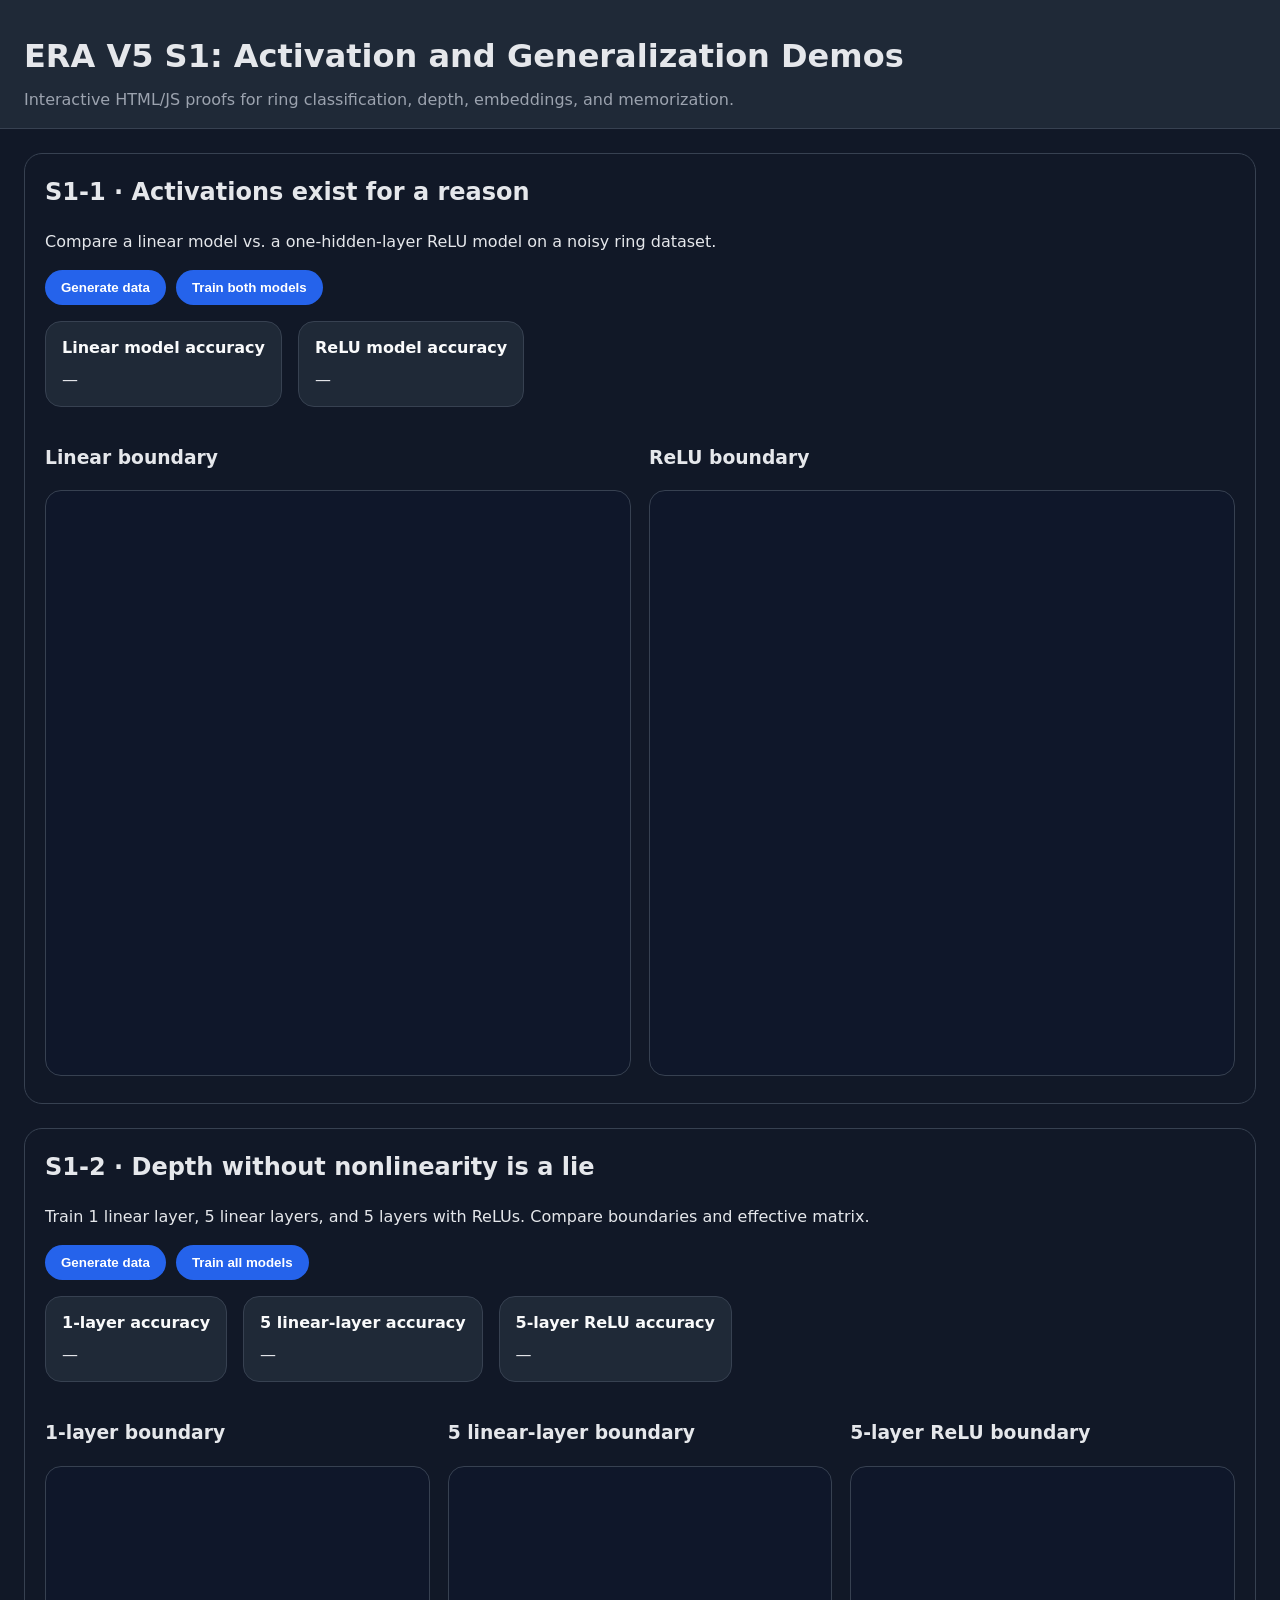
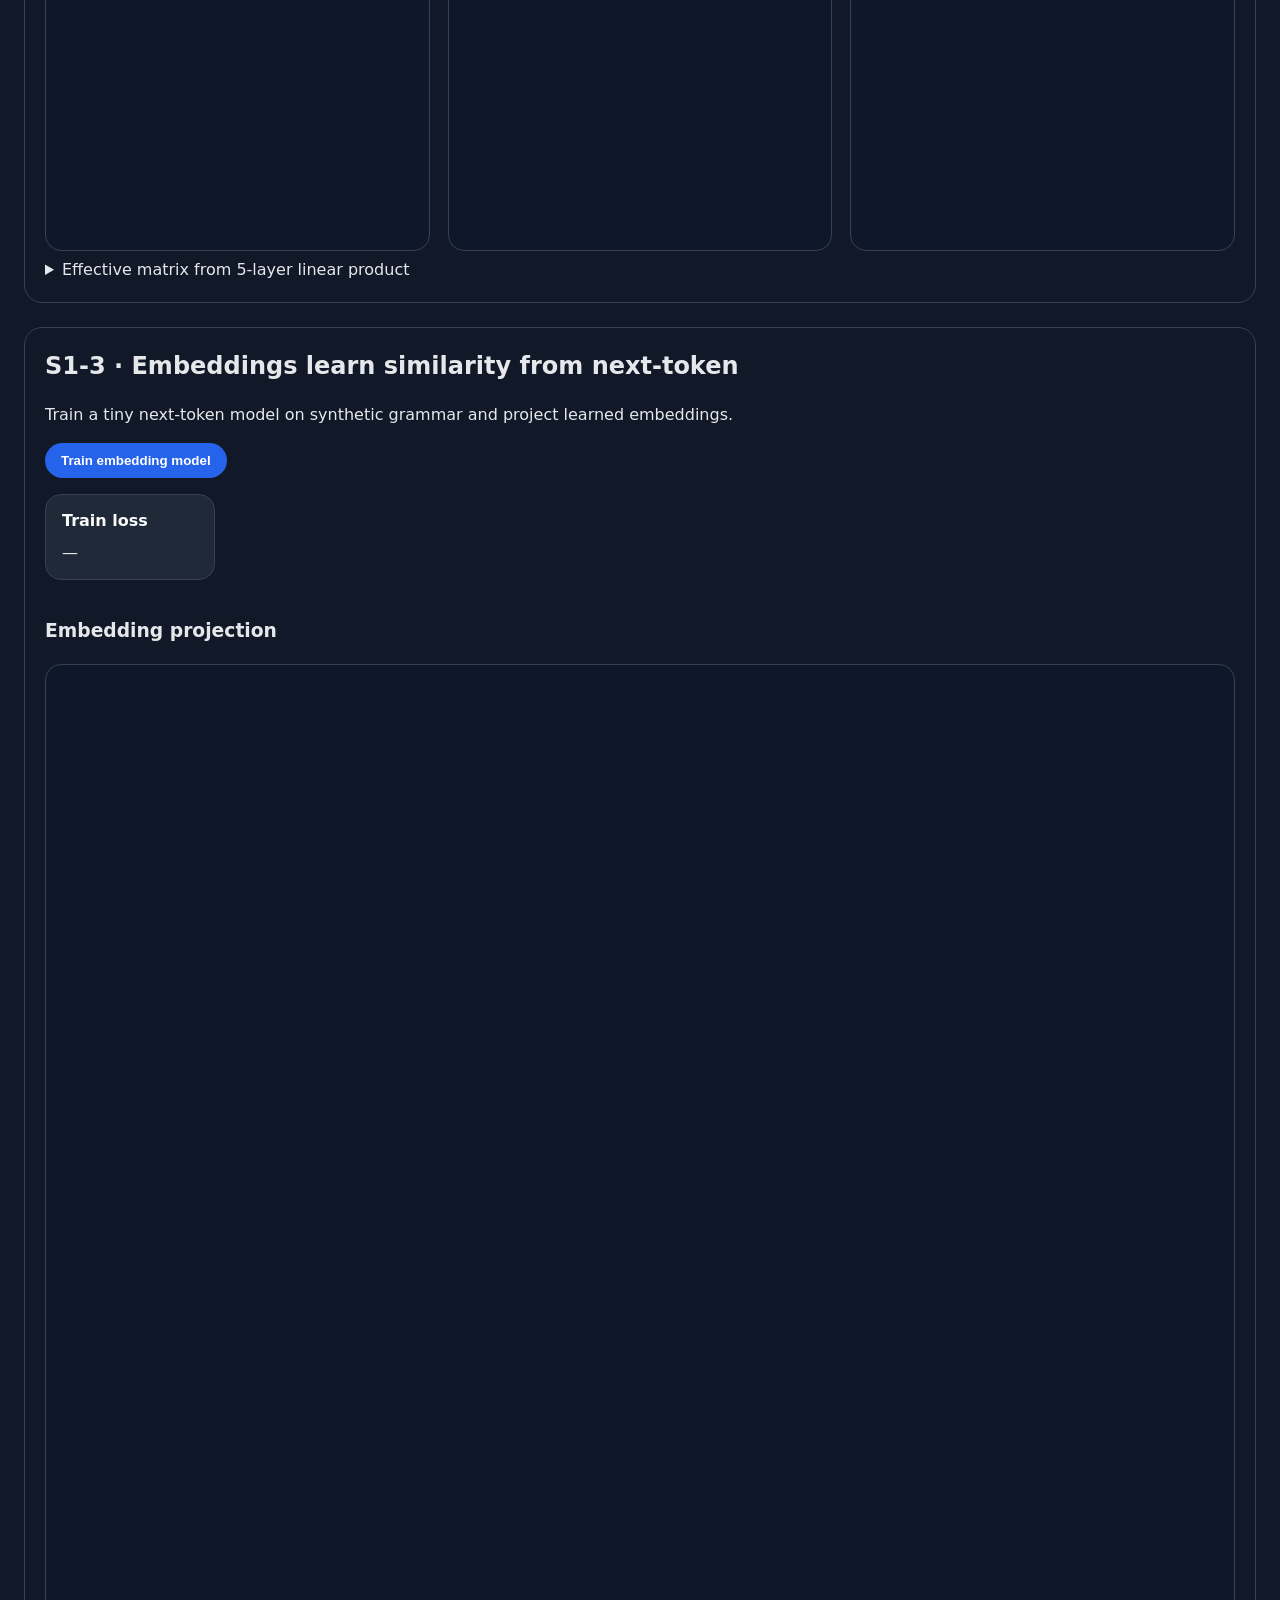
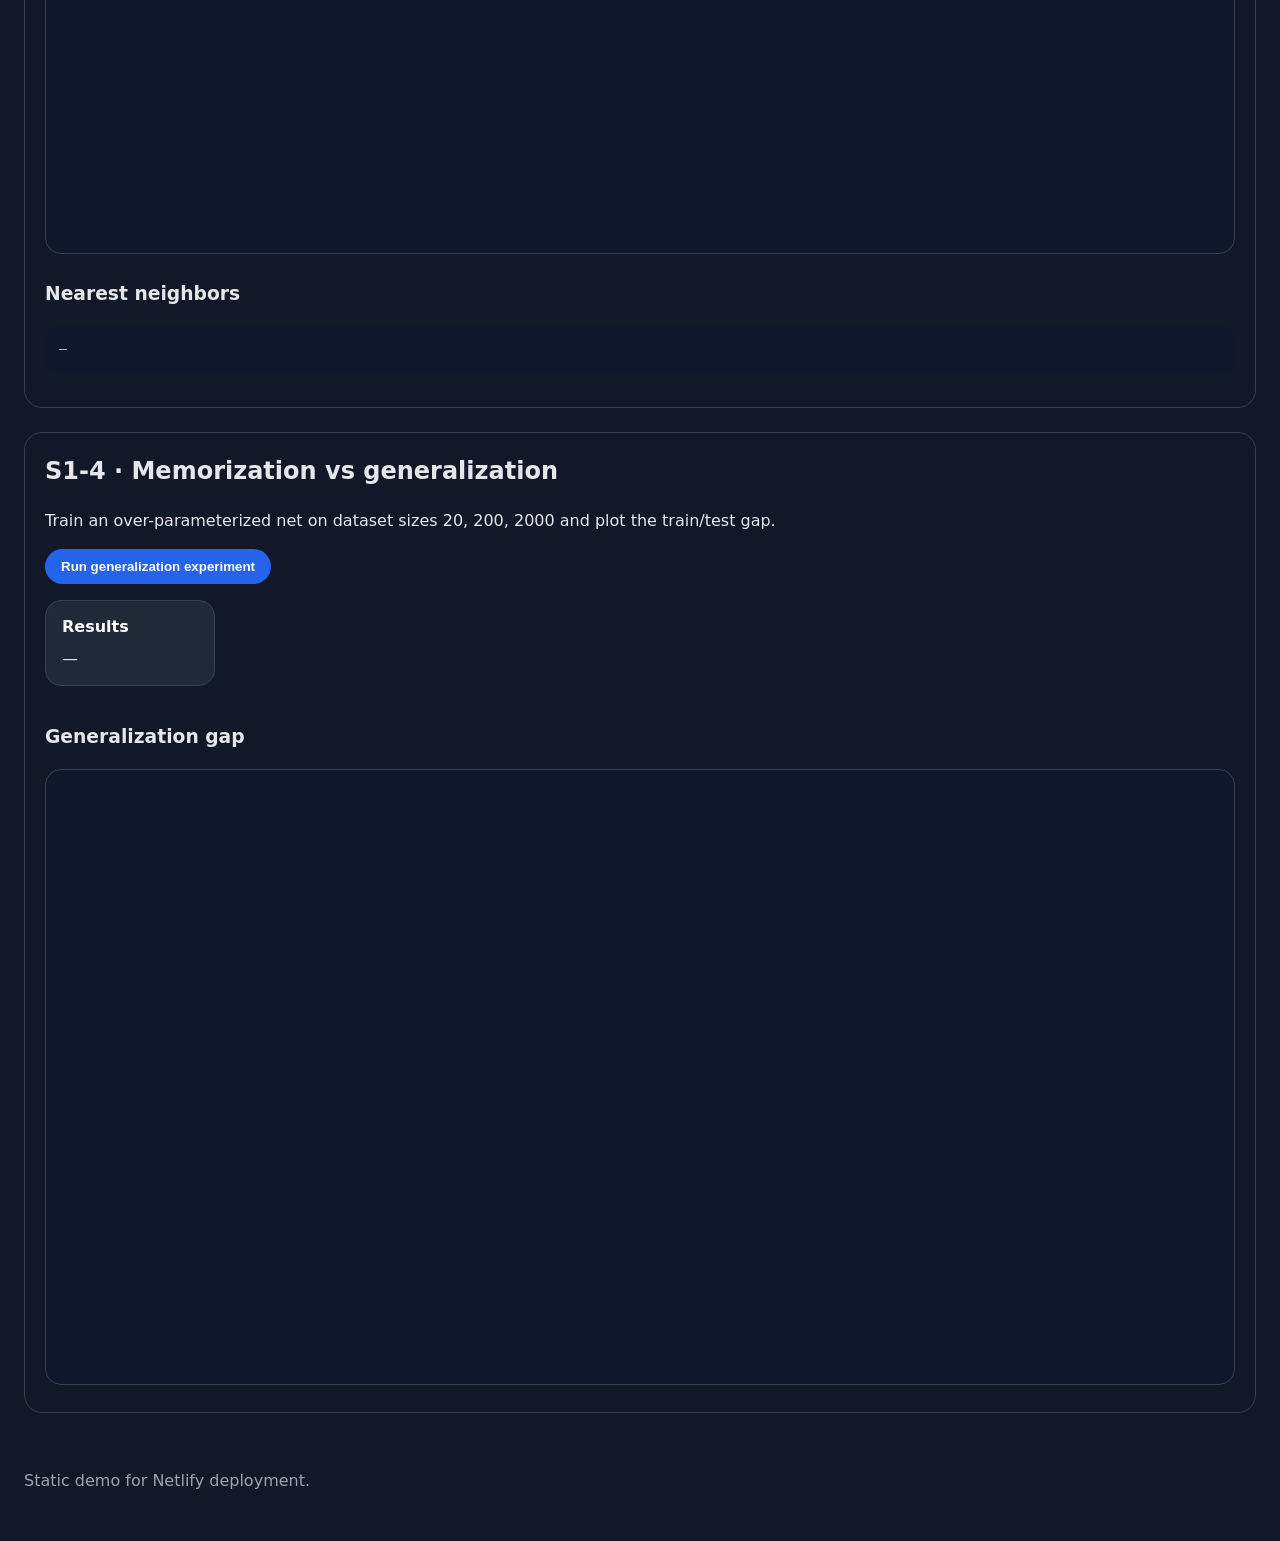
==== index.html @ e11495f7 "assignment-1" ====
<!DOCTYPE html>
<html lang="en">
<head>
  <meta charset="UTF-8" />
  <meta name="viewport" content="width=device-width, initial-scale=1.0" />
  <title>ERA V5 S1 Demos</title>
  <link rel="stylesheet" href="styles.css" />
</head>
<body>
  <header>
    <h1>ERA V5 S1: Activation and Generalization Demos</h1>
    <p>Interactive HTML/JS proofs for ring classification, depth, embeddings, and memorization.</p>
  </header>

  <main>
    <section id="s1-1" class="card">
      <h2>S1-1 · Activations exist for a reason</h2>
      <p>Compare a linear model vs. a one-hidden-layer ReLU model on a noisy ring dataset.</p>
      <div class="controls">
        <button id="s11-generate">Generate data</button>
        <button id="s11-train">Train both models</button>
      </div>
      <div class="info-row">
        <div class="info-block">
          <strong>Linear model accuracy</strong>
          <div id="s11-linear-acc">—</div>
        </div>
        <div class="info-block">
          <strong>ReLU model accuracy</strong>
          <div id="s11-relu-acc">—</div>
        </div>
      </div>
      <div class="plot-row">
        <div>
          <h3>Linear boundary</h3>
          <canvas id="s11-linear-canvas" width="320" height="320"></canvas>
        </div>
        <div>
          <h3>ReLU boundary</h3>
          <canvas id="s11-relu-canvas" width="320" height="320"></canvas>
        </div>
      </div>
    </section>

    <section id="s1-2" class="card">
      <h2>S1-2 · Depth without nonlinearity is a lie</h2>
      <p>Train 1 linear layer, 5 linear layers, and 5 layers with ReLUs. Compare boundaries and effective matrix.</p>
      <div class="controls">
        <button id="s12-generate">Generate data</button>
        <button id="s12-train">Train all models</button>
      </div>
      <div class="info-row">
        <div class="info-block">
          <strong>1-layer accuracy</strong>
          <div id="s12-one-acc">—</div>
        </div>
        <div class="info-block">
          <strong>5 linear-layer accuracy</strong>
          <div id="s12-five-acc">—</div>
        </div>
        <div class="info-block">
          <strong>5-layer ReLU accuracy</strong>
          <div id="s12-five-relu-acc">—</div>
        </div>
      </div>
      <div class="plot-row">
        <div>
          <h3>1-layer boundary</h3>
          <canvas id="s12-one-canvas" width="280" height="280"></canvas>
        </div>
        <div>
          <h3>5 linear-layer boundary</h3>
          <canvas id="s12-five-canvas" width="280" height="280"></canvas>
        </div>
        <div>
          <h3>5-layer ReLU boundary</h3>
          <canvas id="s12-five-relu-canvas" width="280" height="280"></canvas>
        </div>
      </div>
      <details>
        <summary>Effective matrix from 5-layer linear product</summary>
        <pre id="s12-matrix-output">—</pre>
      </details>
    </section>

    <section id="s1-3" class="card">
      <h2>S1-3 · Embeddings learn similarity from next-token</h2>
      <p>Train a tiny next-token model on synthetic grammar and project learned embeddings.</p>
      <div class="controls">
        <button id="s13-train">Train embedding model</button>
      </div>
      <div class="info-row">
        <div class="info-block">
          <strong>Train loss</strong>
          <div id="s13-loss">—</div>
        </div>
      </div>
      <div class="plot-row">
        <div>
          <h3>Embedding projection</h3>
          <canvas id="s13-embeddings-canvas" width="520" height="520"></canvas>
        </div>
      </div>
      <div class="tokens-list">
        <h3>Nearest neighbors</h3>
        <pre id="s13-neighbors">—</pre>
      </div>
    </section>

    <section id="s1-4" class="card">
      <h2>S1-4 · Memorization vs generalization</h2>
      <p>Train an over-parameterized net on dataset sizes 20, 200, 2000 and plot the train/test gap.</p>
      <div class="controls">
        <button id="s14-train">Run generalization experiment</button>
      </div>
      <div class="info-row">
        <div class="info-block">
          <strong>Results</strong>
          <div id="s14-summary">—</div>
        </div>
      </div>
      <div class="plot-row">
        <div>
          <h3>Generalization gap</h3>
          <canvas id="s14-gap-canvas" width="620" height="320"></canvas>
        </div>
      </div>
    </section>
  </main>

  <footer>
    <p>Static demo for Netlify deployment.</p>
  </footer>

  <script src="main.js"></script>
</body>
</html>
---- styles.css ----
* {
  box-sizing: border-box;
}
body {
  margin: 0;
  font-family: Inter, system-ui, sans-serif;
  background: #111827;
  color: #e5e7eb;
  line-height: 1.5;
}
header {
  padding: 32px 24px 16px;
  background: #1f2937;
  border-bottom: 1px solid #374151;
}
header h1 {
  margin: 0 0 8px;
  font-size: 2rem;
}
header p {
  margin: 0;
  color: #9ca3af;
}
main {
  padding: 24px;
  display: grid;
  gap: 24px;
}
.card {
  background: #111827;
  border: 1px solid #374151;
  border-radius: 18px;
  padding: 20px;
}
.card h2 {
  margin-top: 0;
}
.controls {
  display: flex;
  flex-wrap: wrap;
  gap: 10px;
  margin-bottom: 16px;
}
button {
  border: none;
  background: #2563eb;
  color: white;
  padding: 10px 16px;
  border-radius: 999px;
  cursor: pointer;
  font-weight: 600;
}
button:hover {
  background: #1d4ed8;
}
.info-row {
  display: flex;
  flex-wrap: wrap;
  gap: 16px;
  margin-bottom: 18px;
}
.info-block {
  background: #1f2937;
  border: 1px solid #374151;
  border-radius: 16px;
  padding: 14px 16px;
  min-width: 170px;
}
.info-block strong {
  display: block;
  margin-bottom: 8px;
  color: #f9fafb;
}
.plot-row {
  display: flex;
  flex-wrap: wrap;
  gap: 18px;
}
.plot-row > div {
  flex: 1 1 320px;
}
canvas {
  width: 100%;
  height: auto;
  border-radius: 16px;
  border: 1px solid #374151;
  background: #0f172a;
}
.tokens-list {
  margin-top: 16px;
}
.tokens-list pre,
details pre {
  background: #0f172a;
  color: #d1d5db;
  padding: 14px;
  border-radius: 14px;
  overflow-x: auto;
}
footer {
  padding: 16px 24px 32px;
  color: #9ca3af;
}
@media (max-width: 840px) {
  .plot-row {
    flex-direction: column;
  }
}
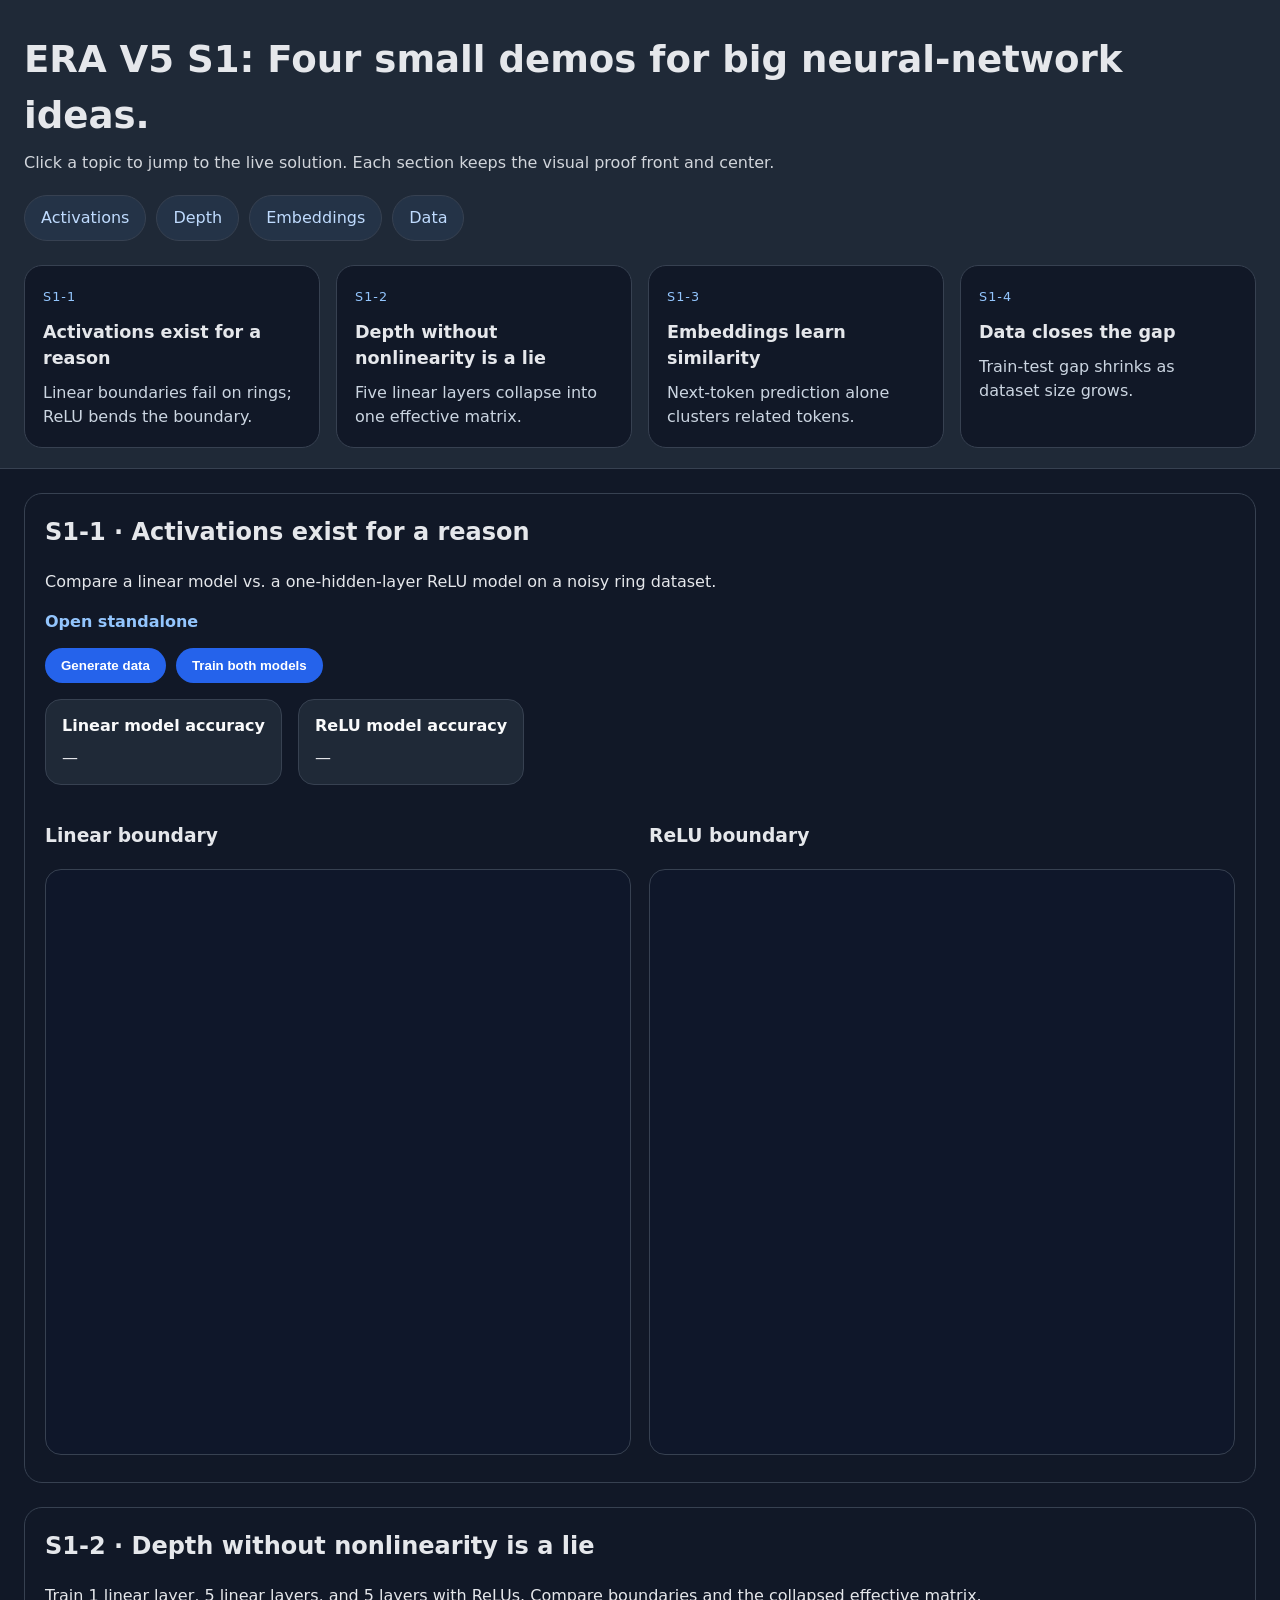
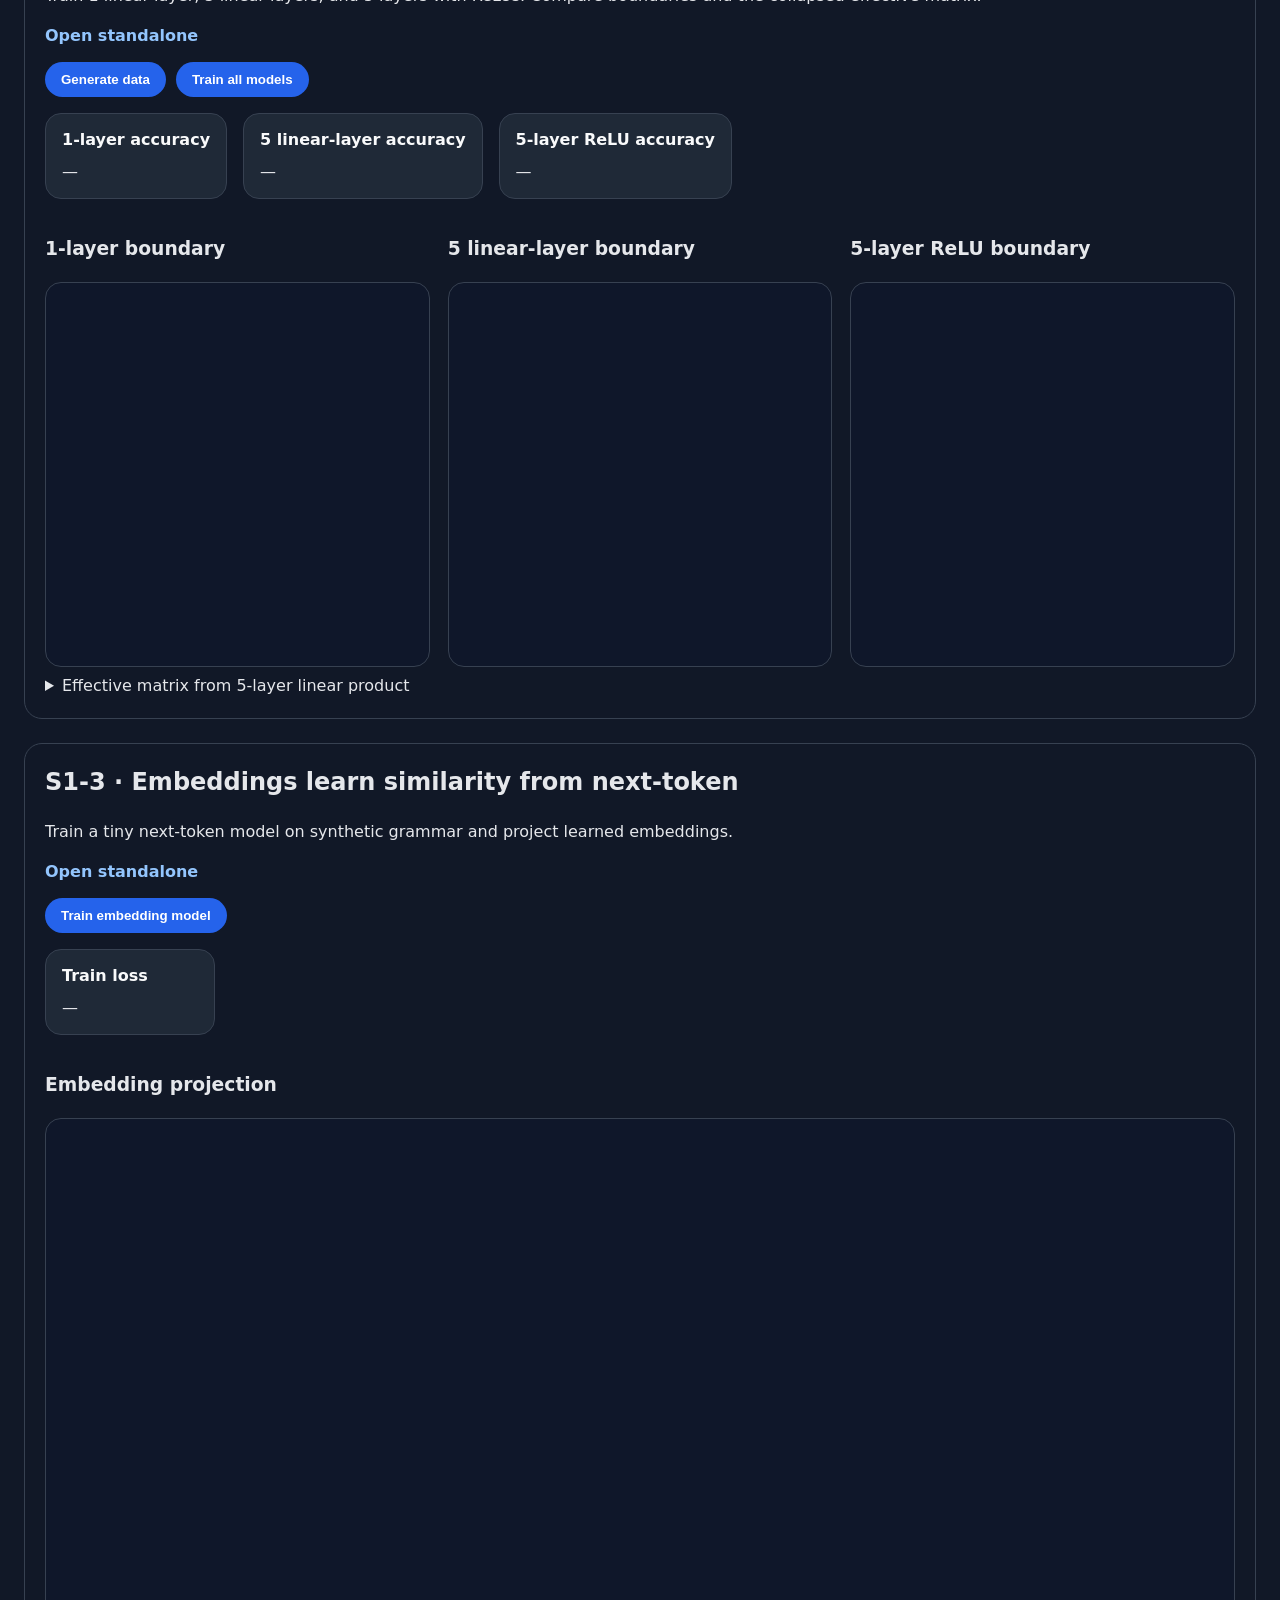
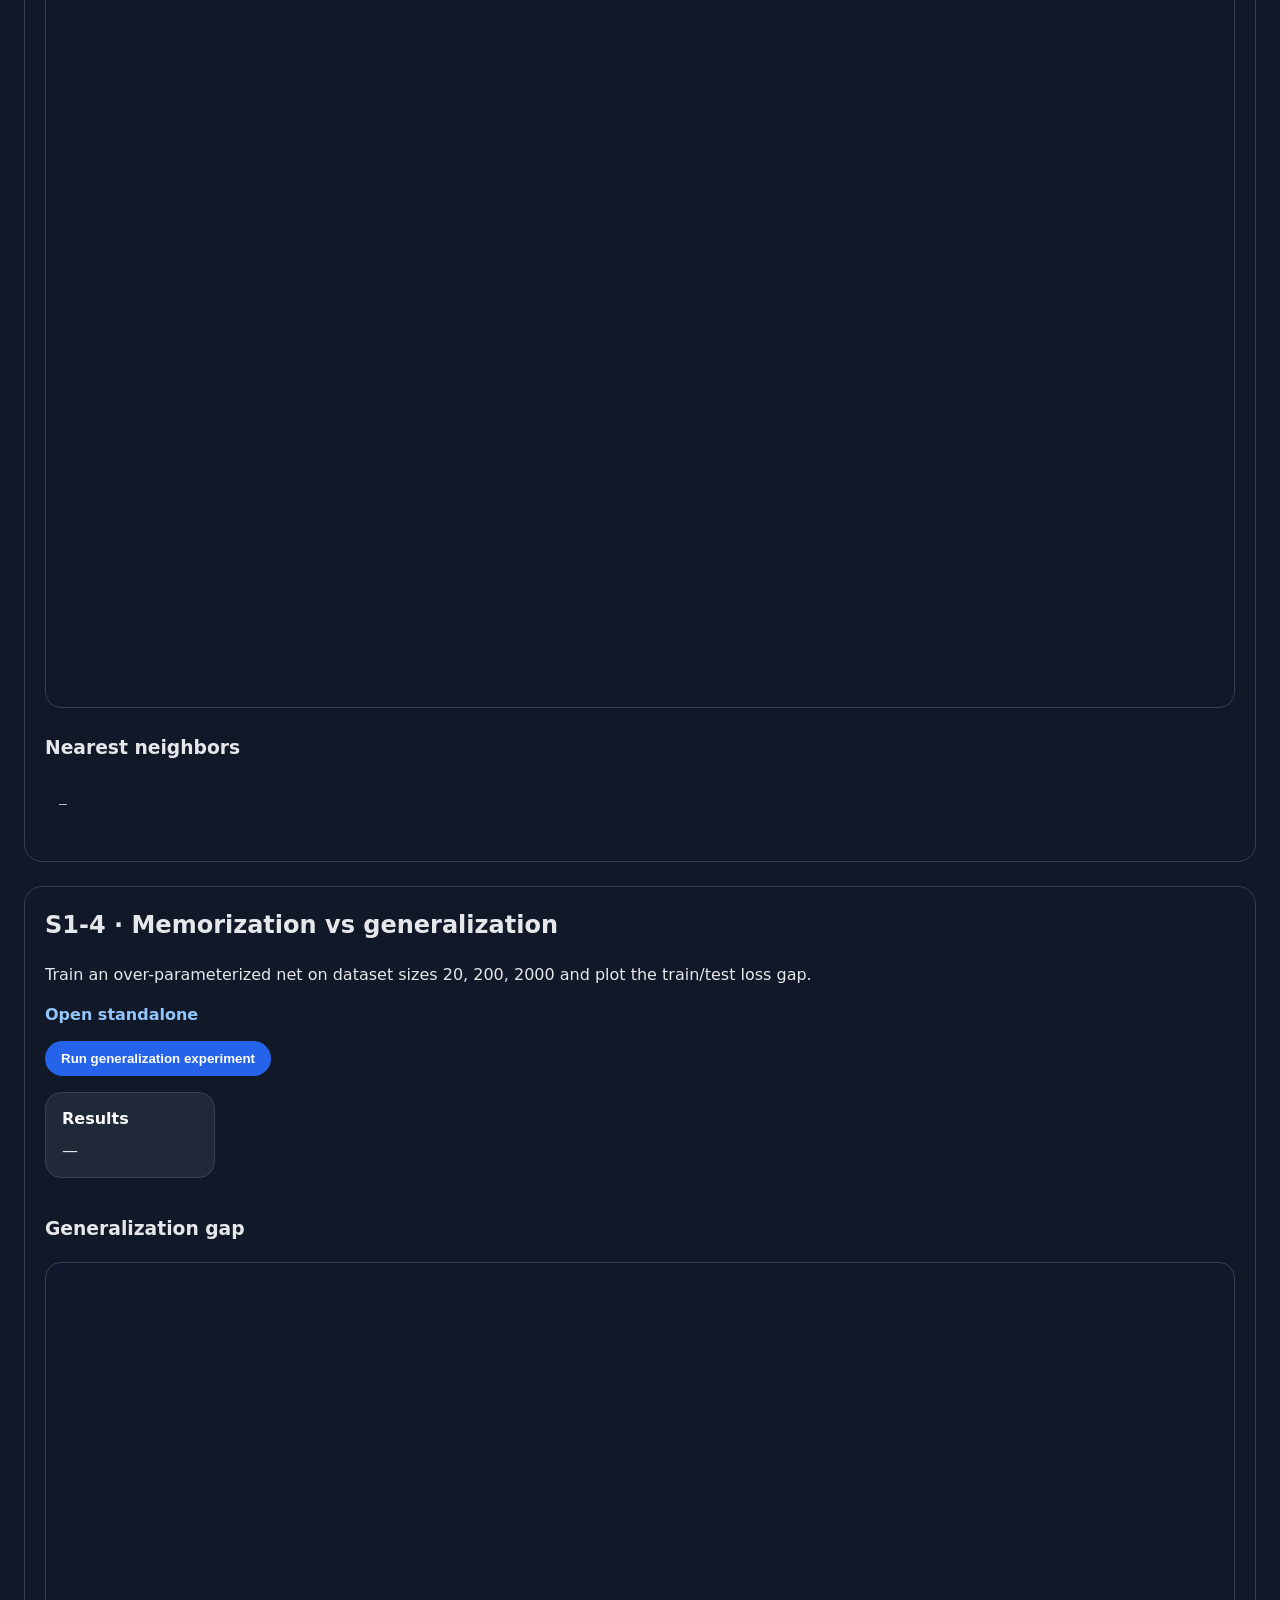
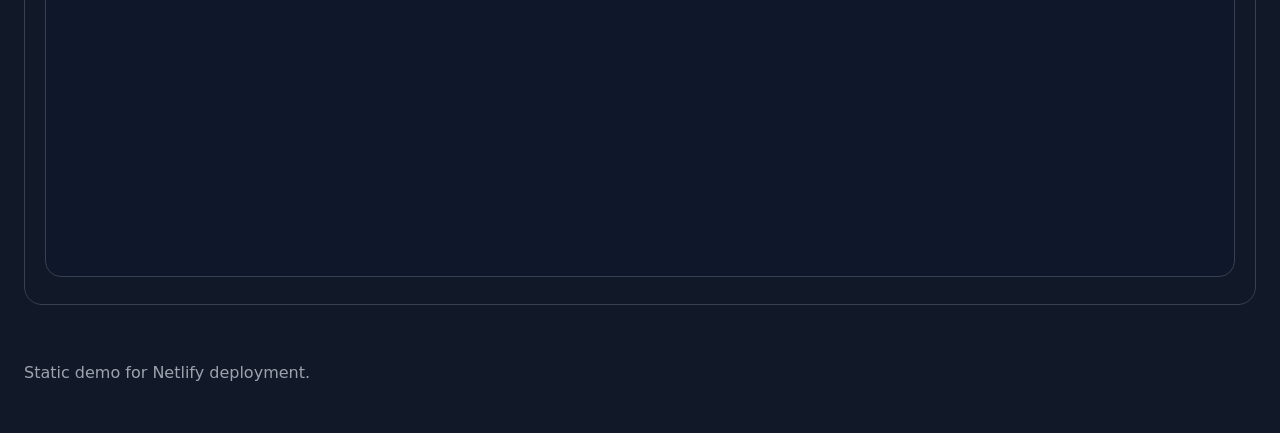
==== commit 3f3e5d5a: "updates" ====
--- a/index.html
+++ b/index.html
@@ -8,14 +8,47 @@
 </head>
 <body>
   <header>
-    <h1>ERA V5 S1: Activation and Generalization Demos</h1>
-    <p>Interactive HTML/JS proofs for ring classification, depth, embeddings, and memorization.</p>
+    <div class="header-top">
+      <div>
+        <h1>ERA V5 S1: Four small demos for big neural-network ideas.</h1>
+        <p>Click a topic to jump to the live solution. Each section keeps the visual proof front and center.</p>
+      </div>
+      <nav class="nav-links">
+        <a href="#s1-1">Activations</a>
+        <a href="#s1-2">Depth</a>
+        <a href="#s1-3">Embeddings</a>
+        <a href="#s1-4">Data</a>
+      </nav>
+    </div>
+    <div class="summary-grid">
+      <a class="summary-card" href="#s1-1">
+        <span class="summary-tag">S1-1</span>
+        <h2>Activations exist for a reason</h2>
+        <p>Linear boundaries fail on rings; ReLU bends the boundary.</p>
+      </a>
+      <a class="summary-card" href="#s1-2">
+        <span class="summary-tag">S1-2</span>
+        <h2>Depth without nonlinearity is a lie</h2>
+        <p>Five linear layers collapse into one effective matrix.</p>
+      </a>
+      <a class="summary-card" href="#s1-3">
+        <span class="summary-tag">S1-3</span>
+        <h2>Embeddings learn similarity</h2>
+        <p>Next-token prediction alone clusters related tokens.</p>
+      </a>
+      <a class="summary-card" href="#s1-4">
+        <span class="summary-tag">S1-4</span>
+        <h2>Data closes the gap</h2>
+        <p>Train-test gap shrinks as dataset size grows.</p>
+      </a>
+    </div>
   </header>
 
   <main>
     <section id="s1-1" class="card">
       <h2>S1-1 · Activations exist for a reason</h2>
       <p>Compare a linear model vs. a one-hidden-layer ReLU model on a noisy ring dataset.</p>
+      <a class="standalone-link" href="s1-1.html">Open standalone</a>
       <div class="controls">
         <button id="s11-generate">Generate data</button>
         <button id="s11-train">Train both models</button>
@@ -44,7 +77,8 @@
 
     <section id="s1-2" class="card">
       <h2>S1-2 · Depth without nonlinearity is a lie</h2>
-      <p>Train 1 linear layer, 5 linear layers, and 5 layers with ReLUs. Compare boundaries and effective matrix.</p>
+      <p>Train 1 linear layer, 5 linear layers, and 5 layers with ReLUs. Compare boundaries and the collapsed effective matrix.</p>
+      <a class="standalone-link" href="s1-2.html">Open standalone</a>
       <div class="controls">
         <button id="s12-generate">Generate data</button>
         <button id="s12-train">Train all models</button>
@@ -86,6 +120,7 @@
     <section id="s1-3" class="card">
       <h2>S1-3 · Embeddings learn similarity from next-token</h2>
       <p>Train a tiny next-token model on synthetic grammar and project learned embeddings.</p>
+      <a class="standalone-link" href="s1-3.html">Open standalone</a>
       <div class="controls">
         <button id="s13-train">Train embedding model</button>
       </div>
@@ -109,7 +144,8 @@
 
     <section id="s1-4" class="card">
       <h2>S1-4 · Memorization vs generalization</h2>
-      <p>Train an over-parameterized net on dataset sizes 20, 200, 2000 and plot the train/test gap.</p>
+      <p>Train an over-parameterized net on dataset sizes 20, 200, 2000 and plot the train/test loss gap.</p>
+      <a class="standalone-link" href="s1-4.html">Open standalone</a>
       <div class="controls">
         <button id="s14-train">Run generalization experiment</button>
       </div>
--- a/styles.css
+++ b/styles.css
@@ -9,17 +9,73 @@
   line-height: 1.5;
 }
 header {
-  padding: 32px 24px 16px;
+  padding: 32px 24px 20px;
   background: #1f2937;
   border-bottom: 1px solid #374151;
 }
+.header-top {
+  display: flex;
+  flex-wrap: wrap;
+  justify-content: space-between;
+  gap: 20px;
+  align-items: center;
+}
 header h1 {
   margin: 0 0 8px;
-  font-size: 2rem;
+  font-size: clamp(1.9rem, 2.9vw, 2.6rem);
 }
 header p {
   margin: 0;
-  color: #9ca3af;
+  color: #d1d5db;
+}
+.nav-links {
+  display: flex;
+  flex-wrap: wrap;
+  gap: 10px;
+}
+.nav-links a {
+  color: #bfdbfe;
+  text-decoration: none;
+  padding: 10px 16px;
+  border: 1px solid #374151;
+  border-radius: 999px;
+  background: rgba(96, 165, 250, 0.08);
+}
+.summary-grid {
+  display: grid;
+  grid-template-columns: repeat(auto-fit, minmax(220px, 1fr));
+  gap: 16px;
+  margin-top: 24px;
+}
+.summary-card {
+  display: block;
+  background: #111827;
+  border: 1px solid #374151;
+  border-radius: 18px;
+  padding: 18px;
+  color: inherit;
+  text-decoration: none;
+  transition: transform 0.16s ease, border-color 0.16s ease;
+}
+.summary-card:hover {
+  transform: translateY(-2px);
+  border-color: #60a5fa;
+}
+.summary-tag {
+  display: inline-flex;
+  margin-bottom: 12px;
+  font-size: 0.8rem;
+  letter-spacing: 0.08em;
+  text-transform: uppercase;
+  color: #93c5fd;
+}
+.summary-card h2 {
+  margin: 0 0 10px;
+  font-size: 1.1rem;
+}
+.summary-card p {
+  margin: 0;
+  color: #cbd5e1;
 }
 main {
   padding: 24px;
@@ -52,6 +108,16 @@
 }
 button:hover {
   background: #1d4ed8;
+}
+.standalone-link {
+  display: inline-block;
+  margin-bottom: 14px;
+  color: #93c5fd;
+  text-decoration: none;
+  font-weight: 600;
+}
+.standalone-link:hover {
+  text-decoration: underline;
 }
 .info-row {
   display: flex;
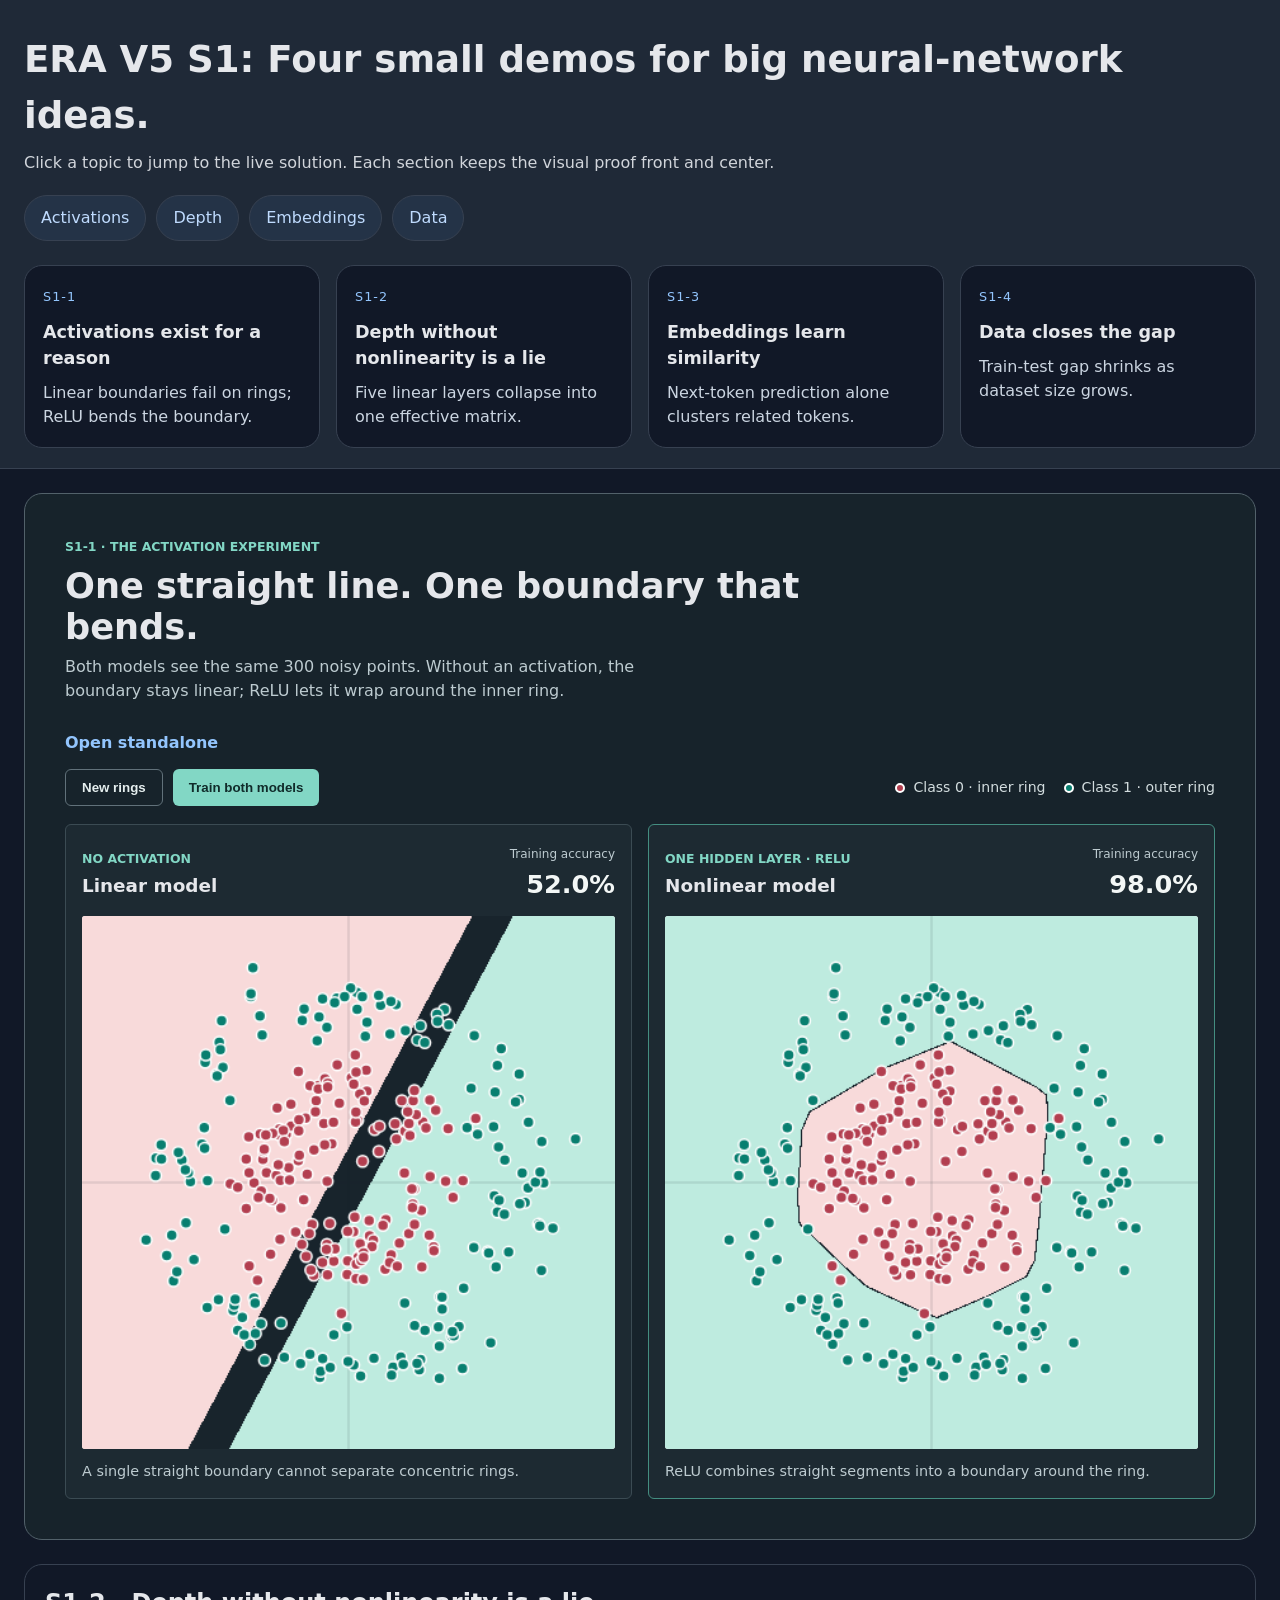
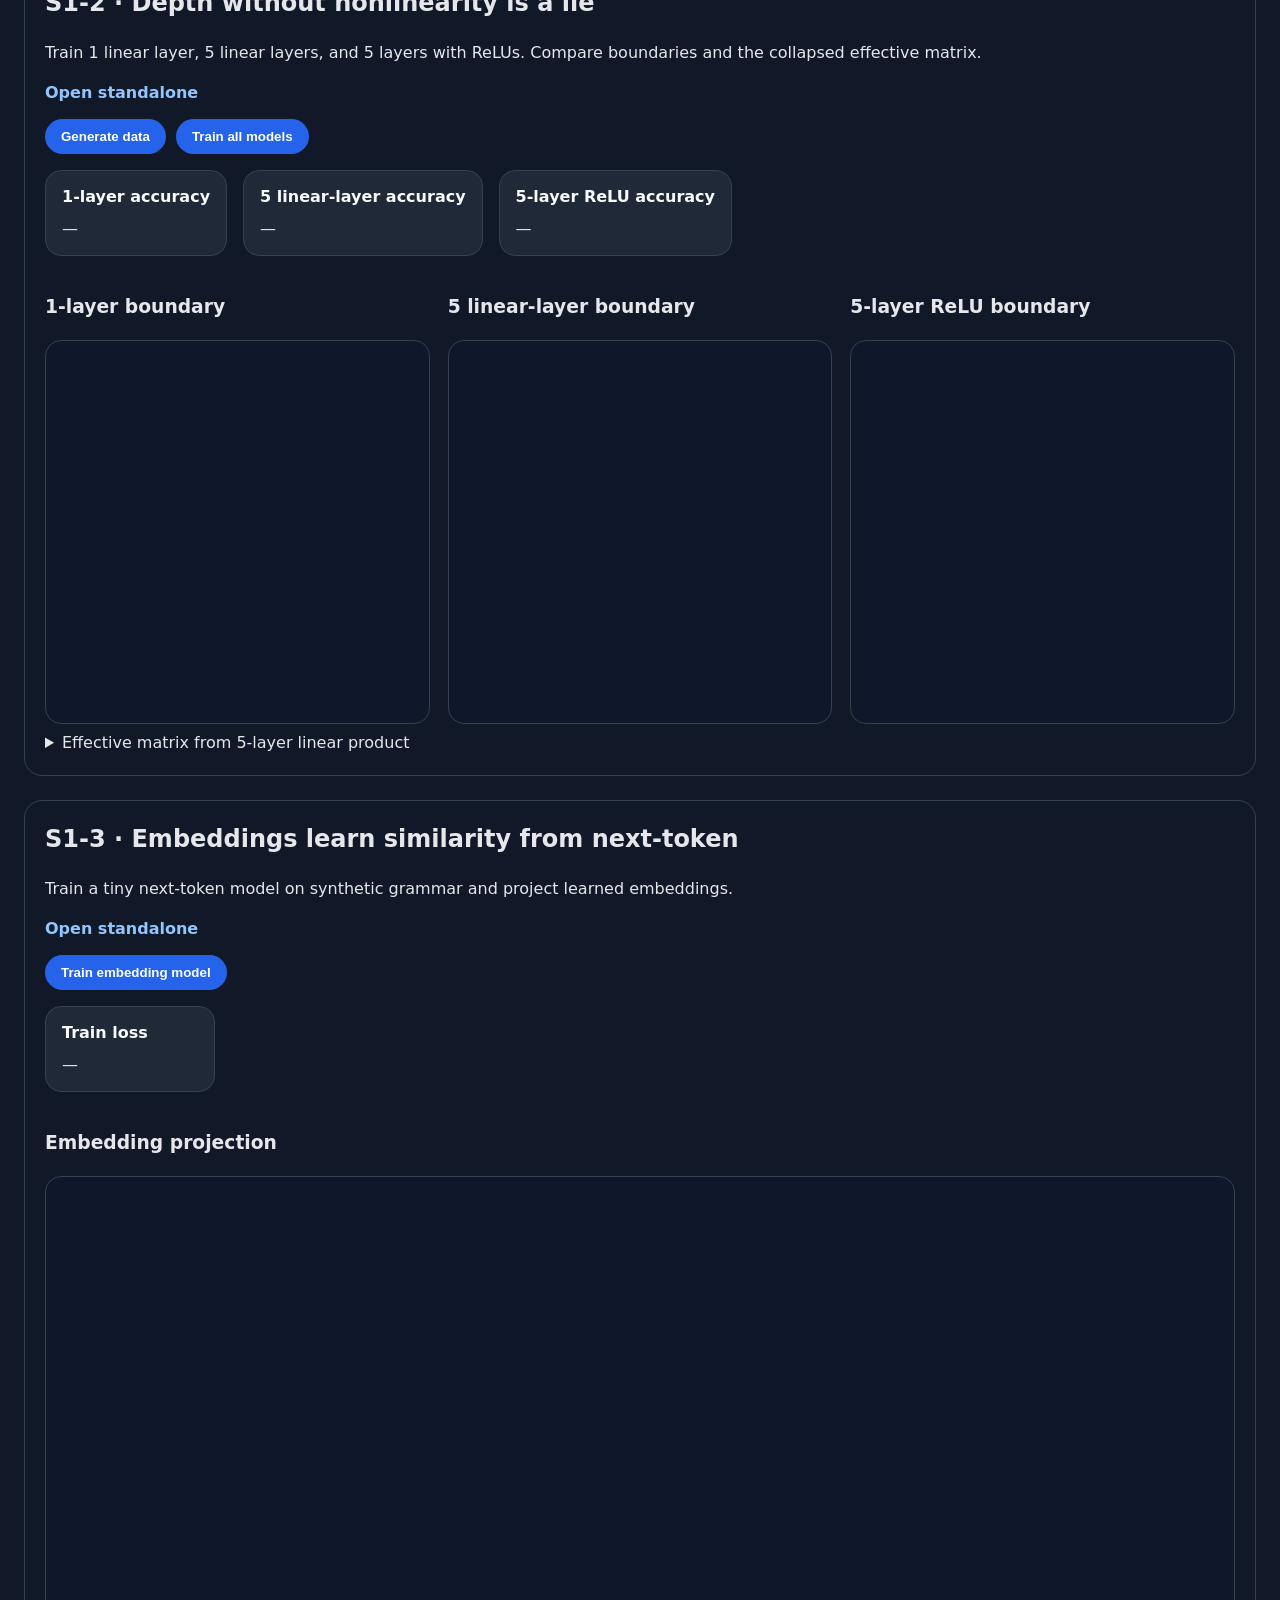
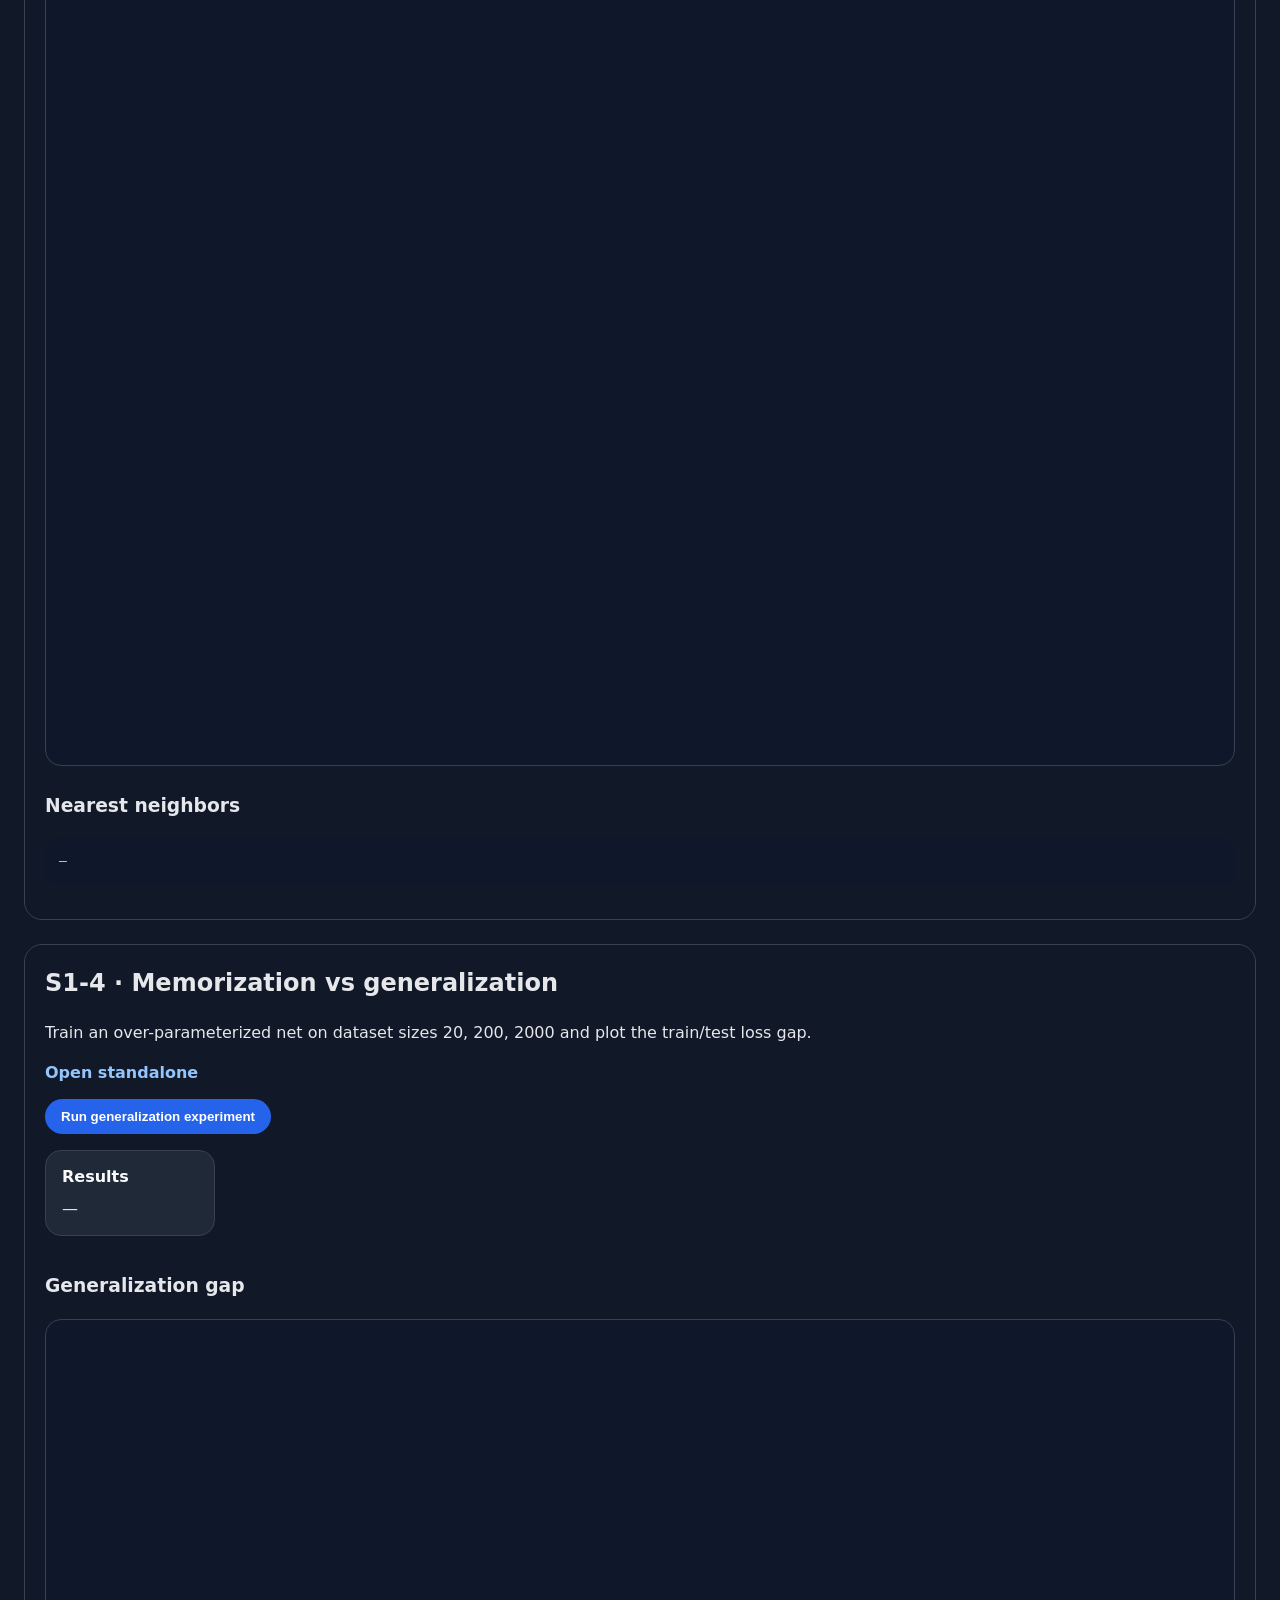
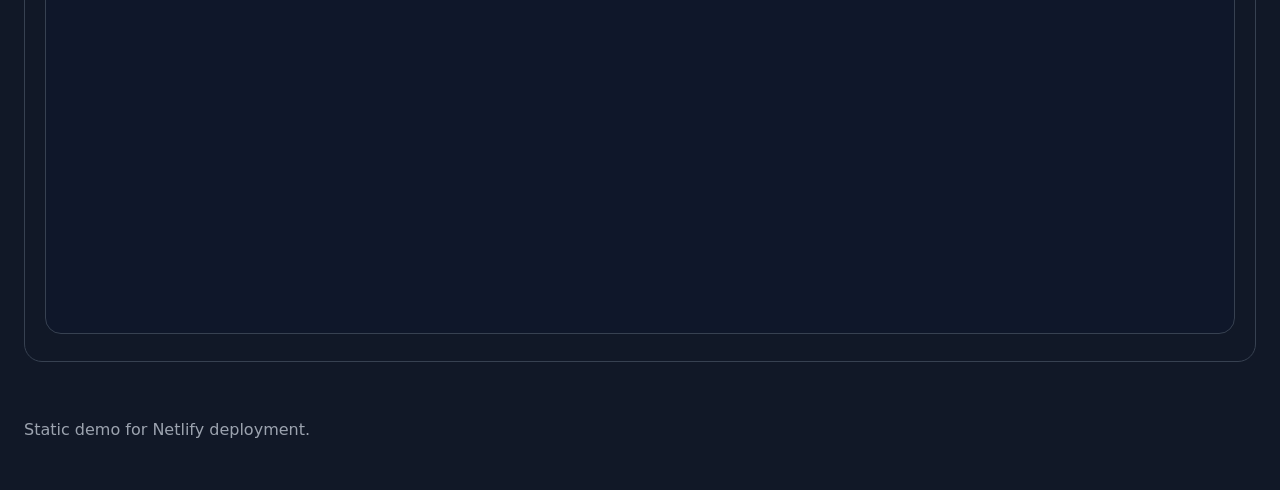
==== commit 34db6706: "updates" ====
--- a/index.html
+++ b/index.html
@@ -45,33 +45,52 @@
   </header>
 
   <main>
-    <section id="s1-1" class="card">
-      <h2>S1-1 · Activations exist for a reason</h2>
-      <p>Compare a linear model vs. a one-hidden-layer ReLU model on a noisy ring dataset.</p>
+    <section id="s1-1" class="card s11-demo">
+      <div class="s11-intro">
+        <span class="s11-kicker">S1-1 · The activation experiment</span>
+        <h2>One straight line. One boundary that bends.</h2>
+        <p>Both models see the same 300 noisy points. Without an activation, the boundary stays linear; ReLU lets it wrap around the inner ring.</p>
+      </div>
       <a class="standalone-link" href="s1-1.html">Open standalone</a>
-      <div class="controls">
-        <button id="s11-generate">Generate data</button>
-        <button id="s11-train">Train both models</button>
-      </div>
-      <div class="info-row">
-        <div class="info-block">
-          <strong>Linear model accuracy</strong>
-          <div id="s11-linear-acc">—</div>
+      <div class="s11-toolbar">
+        <div class="controls">
+          <button id="s11-generate" class="s11-secondary">New rings</button>
+          <button id="s11-train">Train both models</button>
         </div>
-        <div class="info-block">
-          <strong>ReLU model accuracy</strong>
-          <div id="s11-relu-acc">—</div>
+        <div class="s11-legend" aria-label="Point legend">
+          <span><i class="s11-dot s11-inner"></i>Class 0 · inner ring</span>
+          <span><i class="s11-dot s11-outer"></i>Class 1 · outer ring</span>
         </div>
       </div>
-      <div class="plot-row">
-        <div>
-          <h3>Linear boundary</h3>
-          <canvas id="s11-linear-canvas" width="320" height="320"></canvas>
-        </div>
-        <div>
-          <h3>ReLU boundary</h3>
-          <canvas id="s11-relu-canvas" width="320" height="320"></canvas>
-        </div>
+      <div class="s11-plots">
+        <article class="s11-plot">
+          <div class="s11-plot-heading">
+            <div>
+              <span class="s11-model-type">No activation</span>
+              <h3>Linear model</h3>
+            </div>
+            <div class="s11-score">
+              <span>Training accuracy</span>
+              <div class="s11-accuracy" id="s11-linear-acc" aria-live="polite">—</div>
+            </div>
+          </div>
+          <canvas id="s11-linear-canvas" width="420" height="420" aria-label="Linear model decision boundary on the ring dataset"></canvas>
+          <p class="s11-caption">A single straight boundary cannot separate concentric rings.</p>
+        </article>
+        <article class="s11-plot s11-plot-relu">
+          <div class="s11-plot-heading">
+            <div>
+              <span class="s11-model-type">One hidden layer · ReLU</span>
+              <h3>Nonlinear model</h3>
+            </div>
+            <div class="s11-score">
+              <span>Training accuracy</span>
+              <div class="s11-accuracy" id="s11-relu-acc" aria-live="polite">—</div>
+            </div>
+          </div>
+          <canvas id="s11-relu-canvas" width="420" height="420" aria-label="ReLU model decision boundary wrapping around the ring dataset"></canvas>
+          <p class="s11-caption">ReLU combines straight segments into a boundary around the ring.</p>
+        </article>
       </div>
     </section>
 
--- a/styles.css
+++ b/styles.css
@@ -145,6 +145,139 @@
 .plot-row > div {
   flex: 1 1 320px;
 }
+.s11-demo {
+  --s11-mint: #087f70;
+  --s11-rose: #b33f50;
+  padding: clamp(20px, 4vw, 40px);
+  border-color: #52616a;
+  background: #17232b;
+}
+.s11-intro {
+  max-width: 760px;
+  margin-bottom: 28px;
+}
+.s11-kicker,
+.s11-model-type {
+  color: #82d7c5;
+  font-size: 0.78rem;
+  font-weight: 700;
+  text-transform: uppercase;
+}
+.s11-intro h2 {
+  margin: 8px 0;
+  font-size: clamp(1.55rem, 3vw, 2.2rem);
+  line-height: 1.15;
+}
+.s11-intro p,
+.s11-caption {
+  color: #bdcbd0;
+}
+.s11-intro p {
+  margin: 0;
+  max-width: 650px;
+}
+.s11-toolbar,
+.s11-legend,
+.s11-legend span {
+  display: flex;
+  align-items: center;
+}
+.s11-toolbar {
+  justify-content: space-between;
+  flex-wrap: wrap;
+  gap: 12px 24px;
+  margin-bottom: 18px;
+}
+.s11-toolbar .controls {
+  margin: 0;
+}
+.s11-demo button {
+  border-radius: 6px;
+  background: #82d7c5;
+  color: #102b2a;
+}
+.s11-demo button:hover {
+  background: #a0e7d8;
+}
+.s11-demo .s11-secondary {
+  border: 1px solid #61717a;
+  background: transparent;
+  color: #e5eeee;
+}
+.s11-demo .s11-secondary:hover {
+  background: #263740;
+}
+.s11-legend {
+  flex-wrap: wrap;
+  gap: 8px 18px;
+  color: #d3dddf;
+  font-size: 0.88rem;
+}
+.s11-legend span {
+  gap: 8px;
+}
+.s11-dot {
+  width: 10px;
+  height: 10px;
+  flex: 0 0 10px;
+  border: 2px solid white;
+  border-radius: 50%;
+}
+.s11-inner {
+  background: var(--s11-rose);
+}
+.s11-outer {
+  background: var(--s11-mint);
+}
+.s11-plots {
+  display: grid;
+  grid-template-columns: repeat(2, minmax(0, 1fr));
+  gap: 16px;
+}
+.s11-plot {
+  min-width: 0;
+  padding: 16px;
+  border: 1px solid #3b4b53;
+  border-radius: 6px;
+  background: #1d2a32;
+}
+.s11-plot-relu {
+  border-color: #448e81;
+}
+.s11-plot-heading {
+  display: flex;
+  align-items: center;
+  justify-content: space-between;
+  gap: 12px;
+  margin-bottom: 12px;
+}
+.s11-plot-heading h3 {
+  margin: 2px 0 0;
+  font-size: 1.15rem;
+}
+.s11-score {
+  text-align: right;
+}
+.s11-score > span {
+  color: #bdcbd0;
+  font-size: 0.75rem;
+}
+.s11-accuracy {
+  color: #f3f7f6;
+  font-size: 1.6rem;
+  font-variant-numeric: tabular-nums;
+  font-weight: 700;
+}
+.s11-plot canvas {
+  display: block;
+  border: 0;
+  border-radius: 3px;
+  background: #f8f1ed;
+}
+.s11-caption {
+  margin: 12px 0 0;
+  font-size: 0.9rem;
+}
 canvas {
   width: 100%;
   height: auto;
@@ -171,4 +304,7 @@
   .plot-row {
     flex-direction: column;
   }
-}
+  .s11-plots {
+    grid-template-columns: 1fr;
+  }
+}
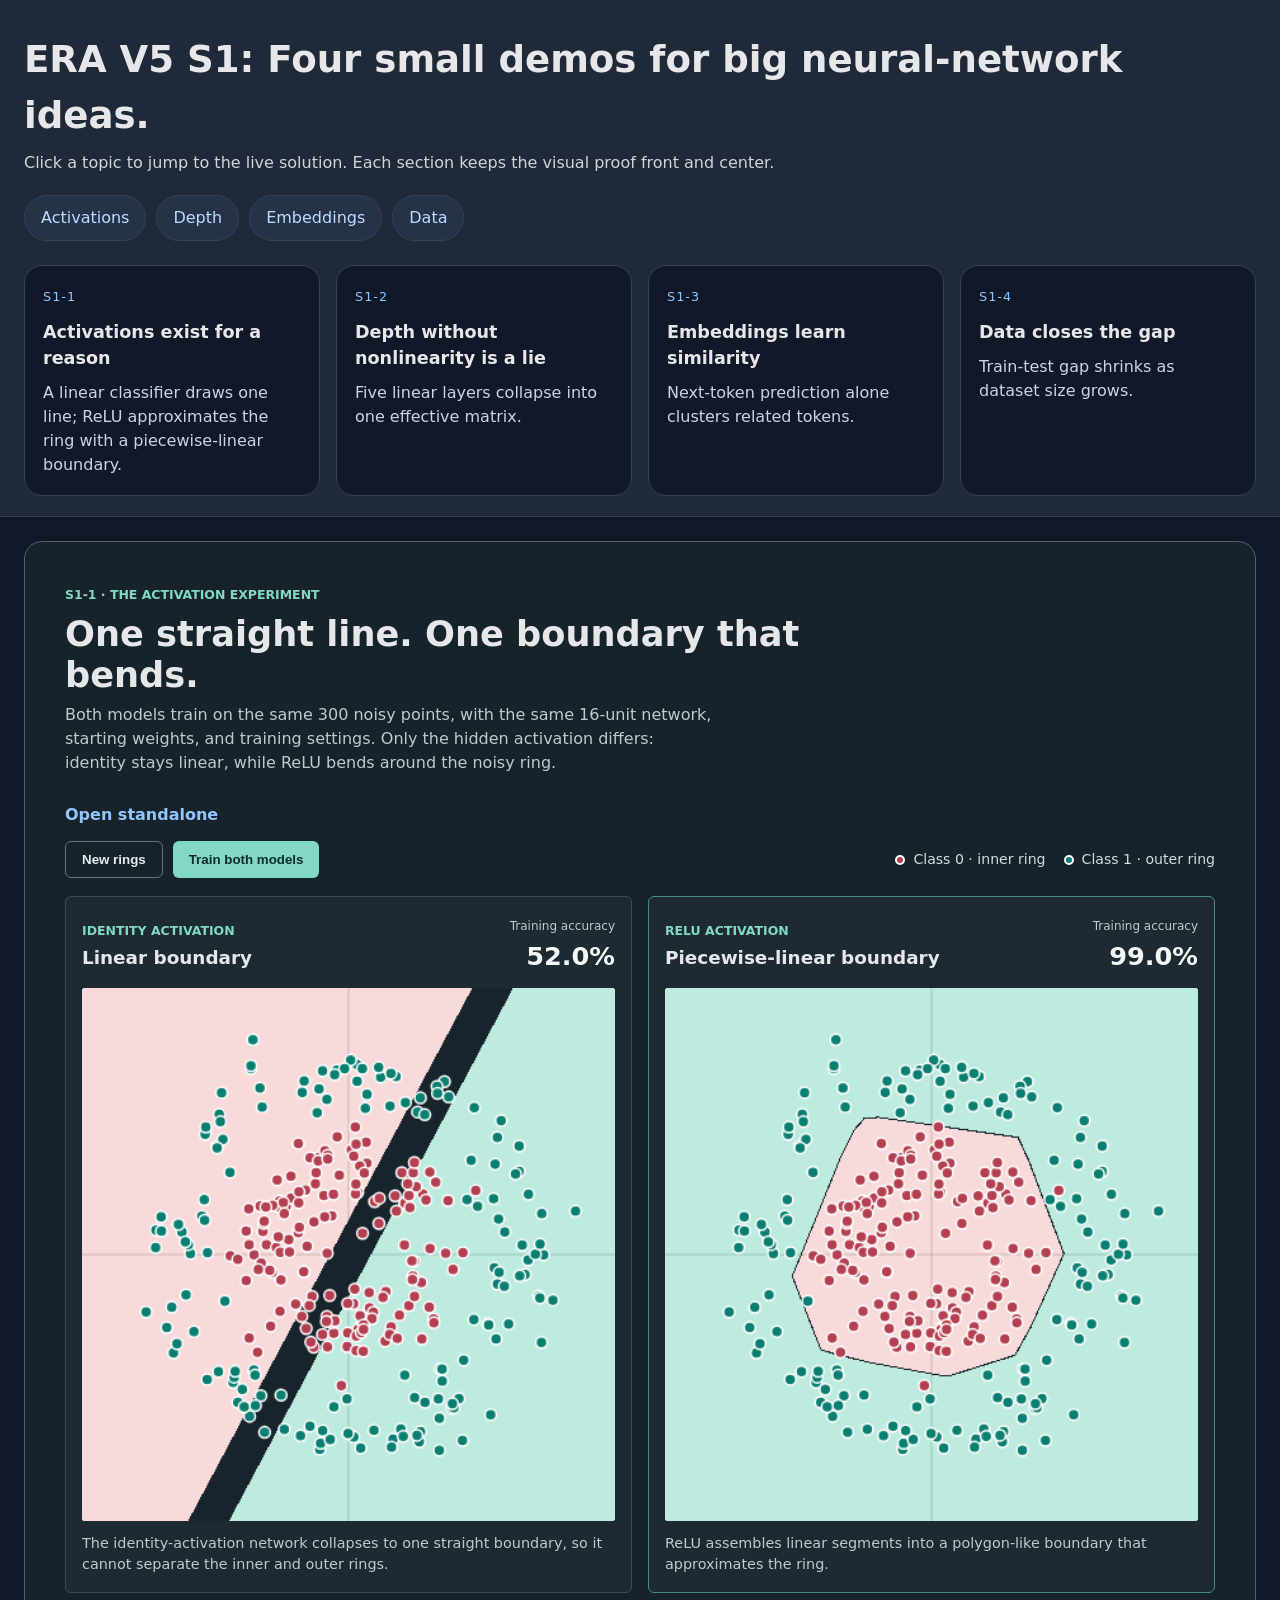
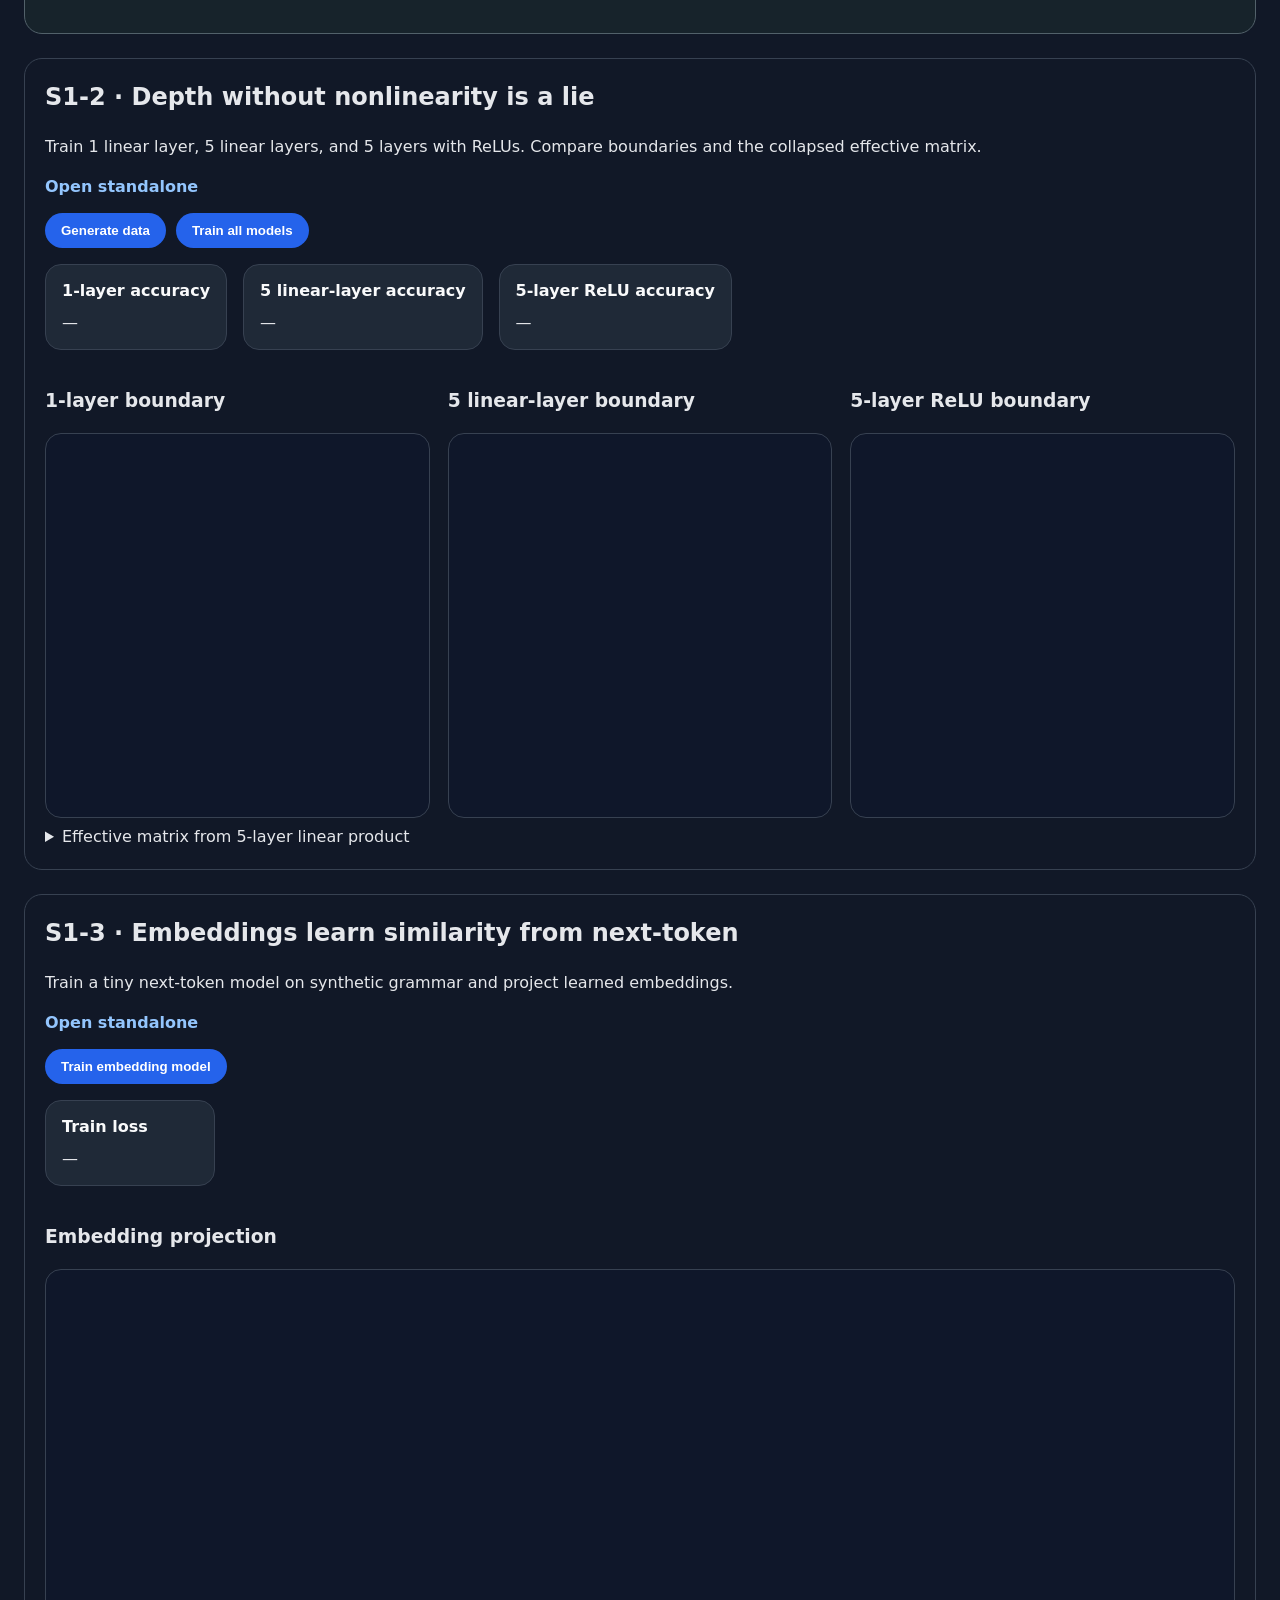
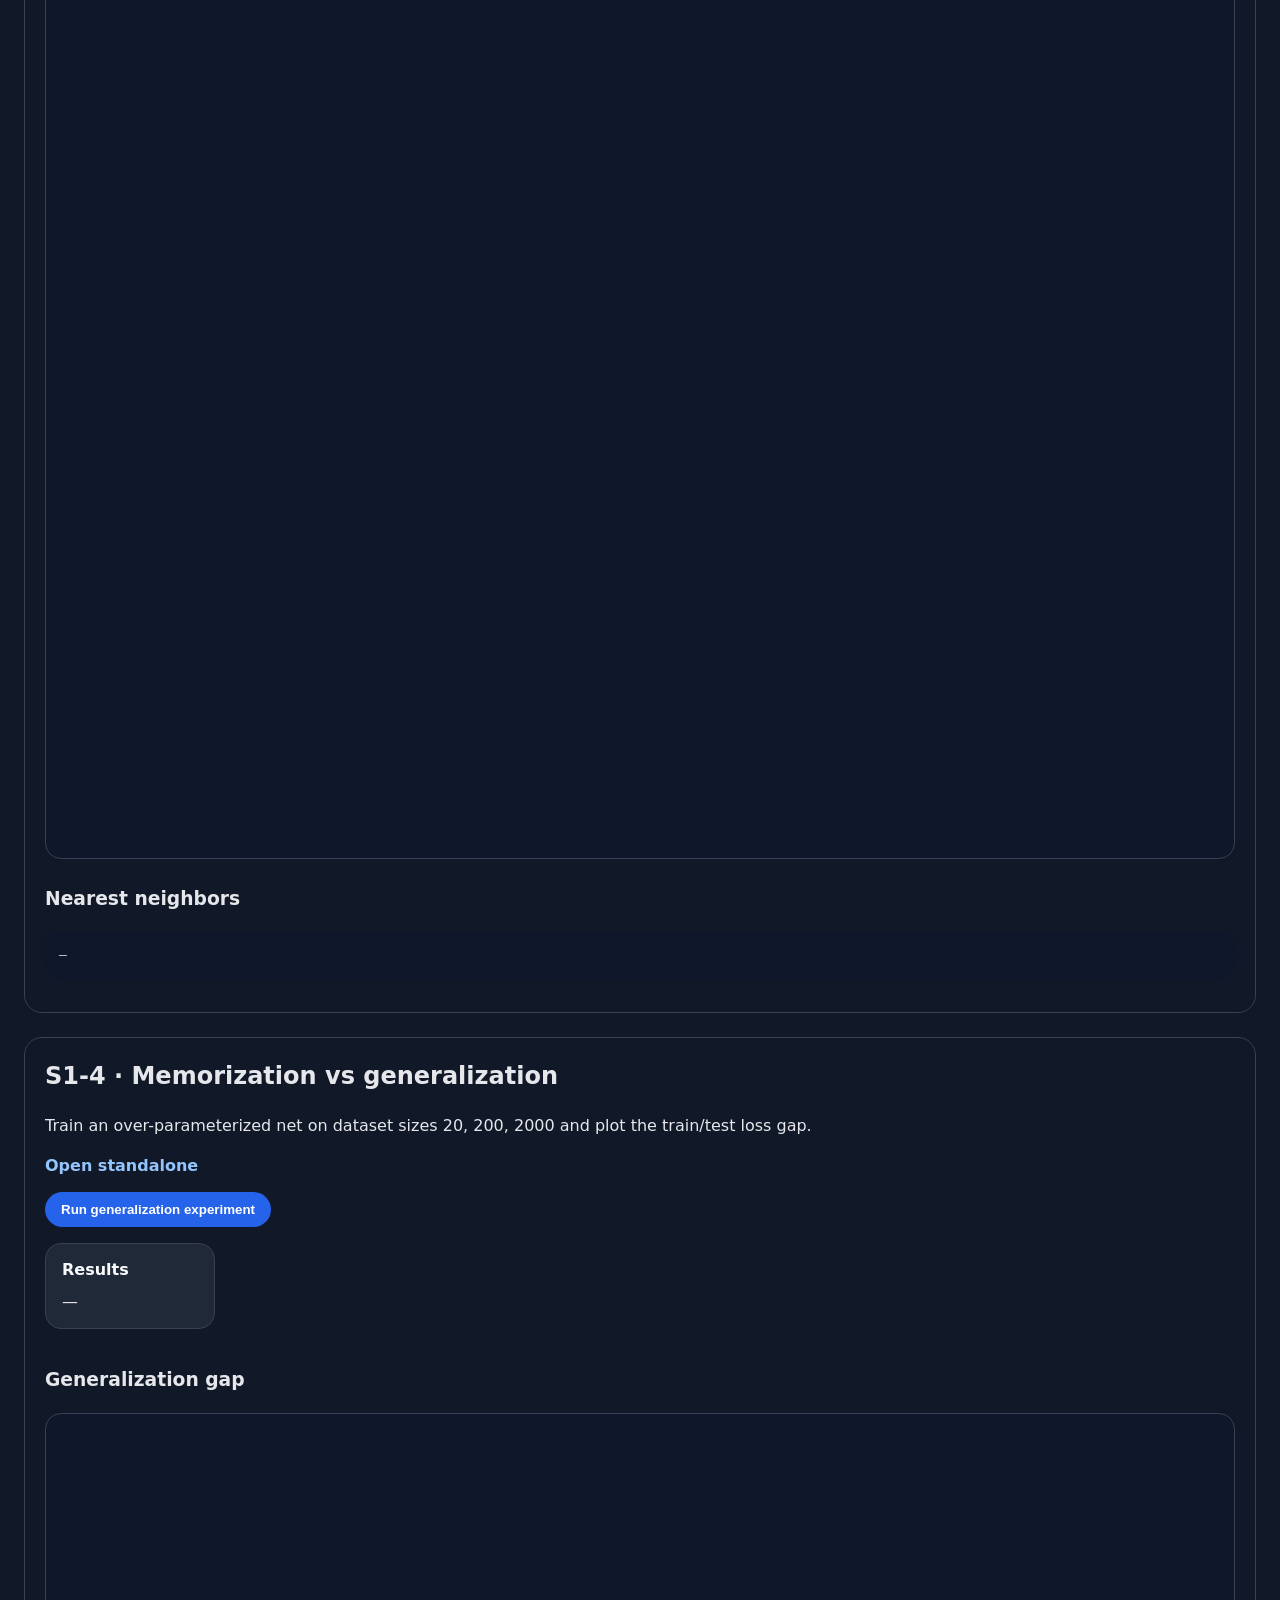
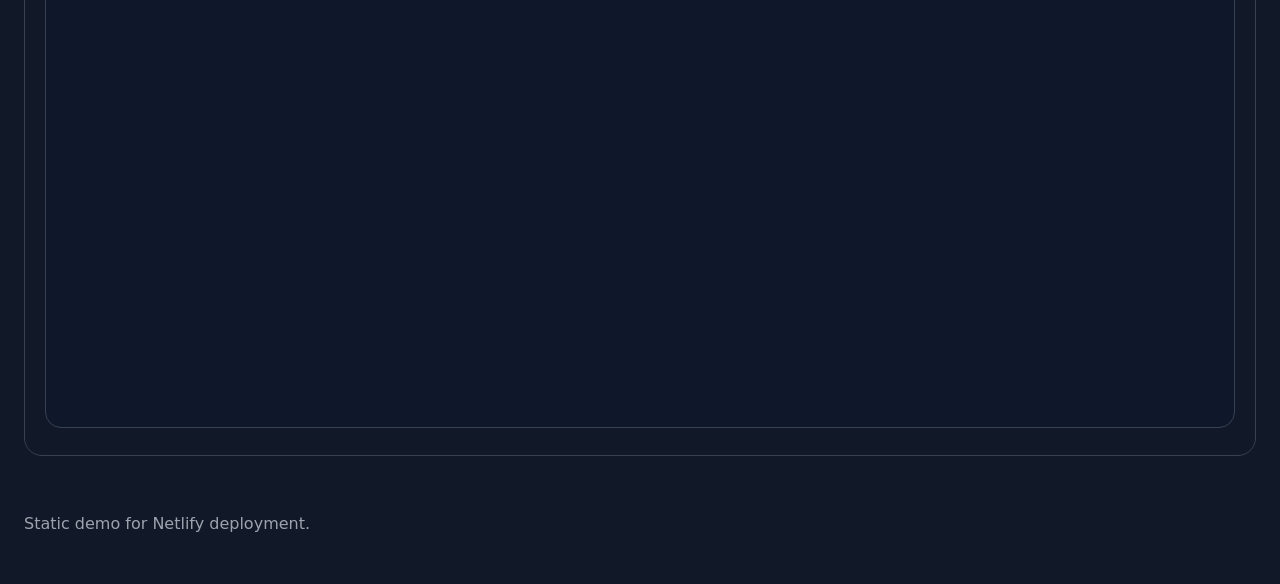
==== commit 04faedfa: "updates" ====
--- a/index.html
+++ b/index.html
@@ -24,7 +24,7 @@
       <a class="summary-card" href="#s1-1">
         <span class="summary-tag">S1-1</span>
         <h2>Activations exist for a reason</h2>
-        <p>Linear boundaries fail on rings; ReLU bends the boundary.</p>
+        <p>A linear classifier draws one line; ReLU approximates the ring with a piecewise-linear boundary.</p>
       </a>
       <a class="summary-card" href="#s1-2">
         <span class="summary-tag">S1-2</span>
@@ -49,7 +49,7 @@
       <div class="s11-intro">
         <span class="s11-kicker">S1-1 · The activation experiment</span>
         <h2>One straight line. One boundary that bends.</h2>
-        <p>Both models see the same 300 noisy points. Without an activation, the boundary stays linear; ReLU lets it wrap around the inner ring.</p>
+        <p>Both models train on the same 300 noisy points, with the same 16-unit network, starting weights, and training settings. Only the hidden activation differs: identity stays linear, while ReLU bends around the noisy ring.</p>
       </div>
       <a class="standalone-link" href="s1-1.html">Open standalone</a>
       <div class="s11-toolbar">
@@ -66,8 +66,8 @@
         <article class="s11-plot">
           <div class="s11-plot-heading">
             <div>
-              <span class="s11-model-type">No activation</span>
-              <h3>Linear model</h3>
+              <span class="s11-model-type">Identity activation</span>
+              <h3>Linear boundary</h3>
             </div>
             <div class="s11-score">
               <span>Training accuracy</span>
@@ -75,21 +75,21 @@
             </div>
           </div>
           <canvas id="s11-linear-canvas" width="420" height="420" aria-label="Linear model decision boundary on the ring dataset"></canvas>
-          <p class="s11-caption">A single straight boundary cannot separate concentric rings.</p>
+          <p class="s11-caption">The identity-activation network collapses to one straight boundary, so it cannot separate the inner and outer rings.</p>
         </article>
         <article class="s11-plot s11-plot-relu">
           <div class="s11-plot-heading">
             <div>
-              <span class="s11-model-type">One hidden layer · ReLU</span>
-              <h3>Nonlinear model</h3>
+              <span class="s11-model-type">ReLU activation</span>
+              <h3>Piecewise-linear boundary</h3>
             </div>
             <div class="s11-score">
               <span>Training accuracy</span>
               <div class="s11-accuracy" id="s11-relu-acc" aria-live="polite">—</div>
             </div>
           </div>
-          <canvas id="s11-relu-canvas" width="420" height="420" aria-label="ReLU model decision boundary wrapping around the ring dataset"></canvas>
-          <p class="s11-caption">ReLU combines straight segments into a boundary around the ring.</p>
+          <canvas id="s11-relu-canvas" width="420" height="420" aria-label="ReLU model piecewise-linear decision boundary approximating the ring dataset"></canvas>
+          <p class="s11-caption">ReLU assembles linear segments into a polygon-like boundary that approximates the ring.</p>
         </article>
       </div>
     </section>
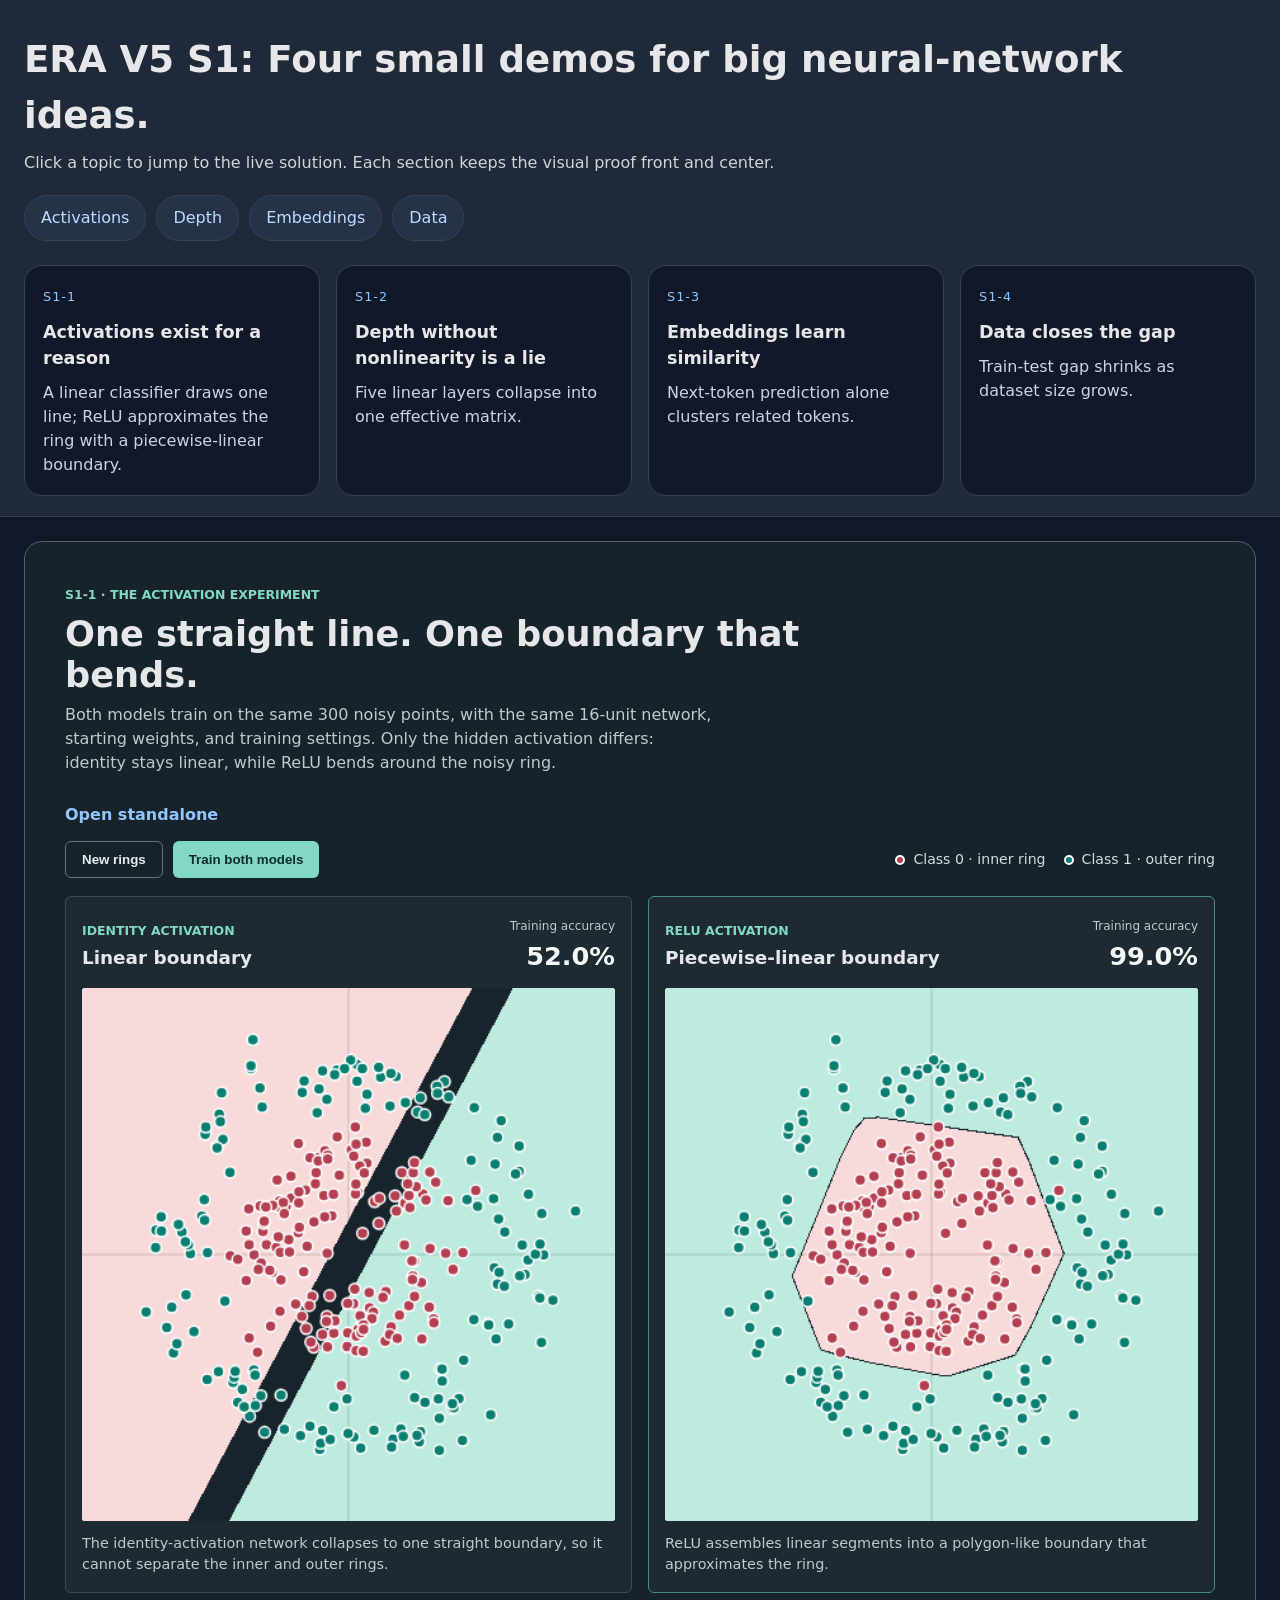
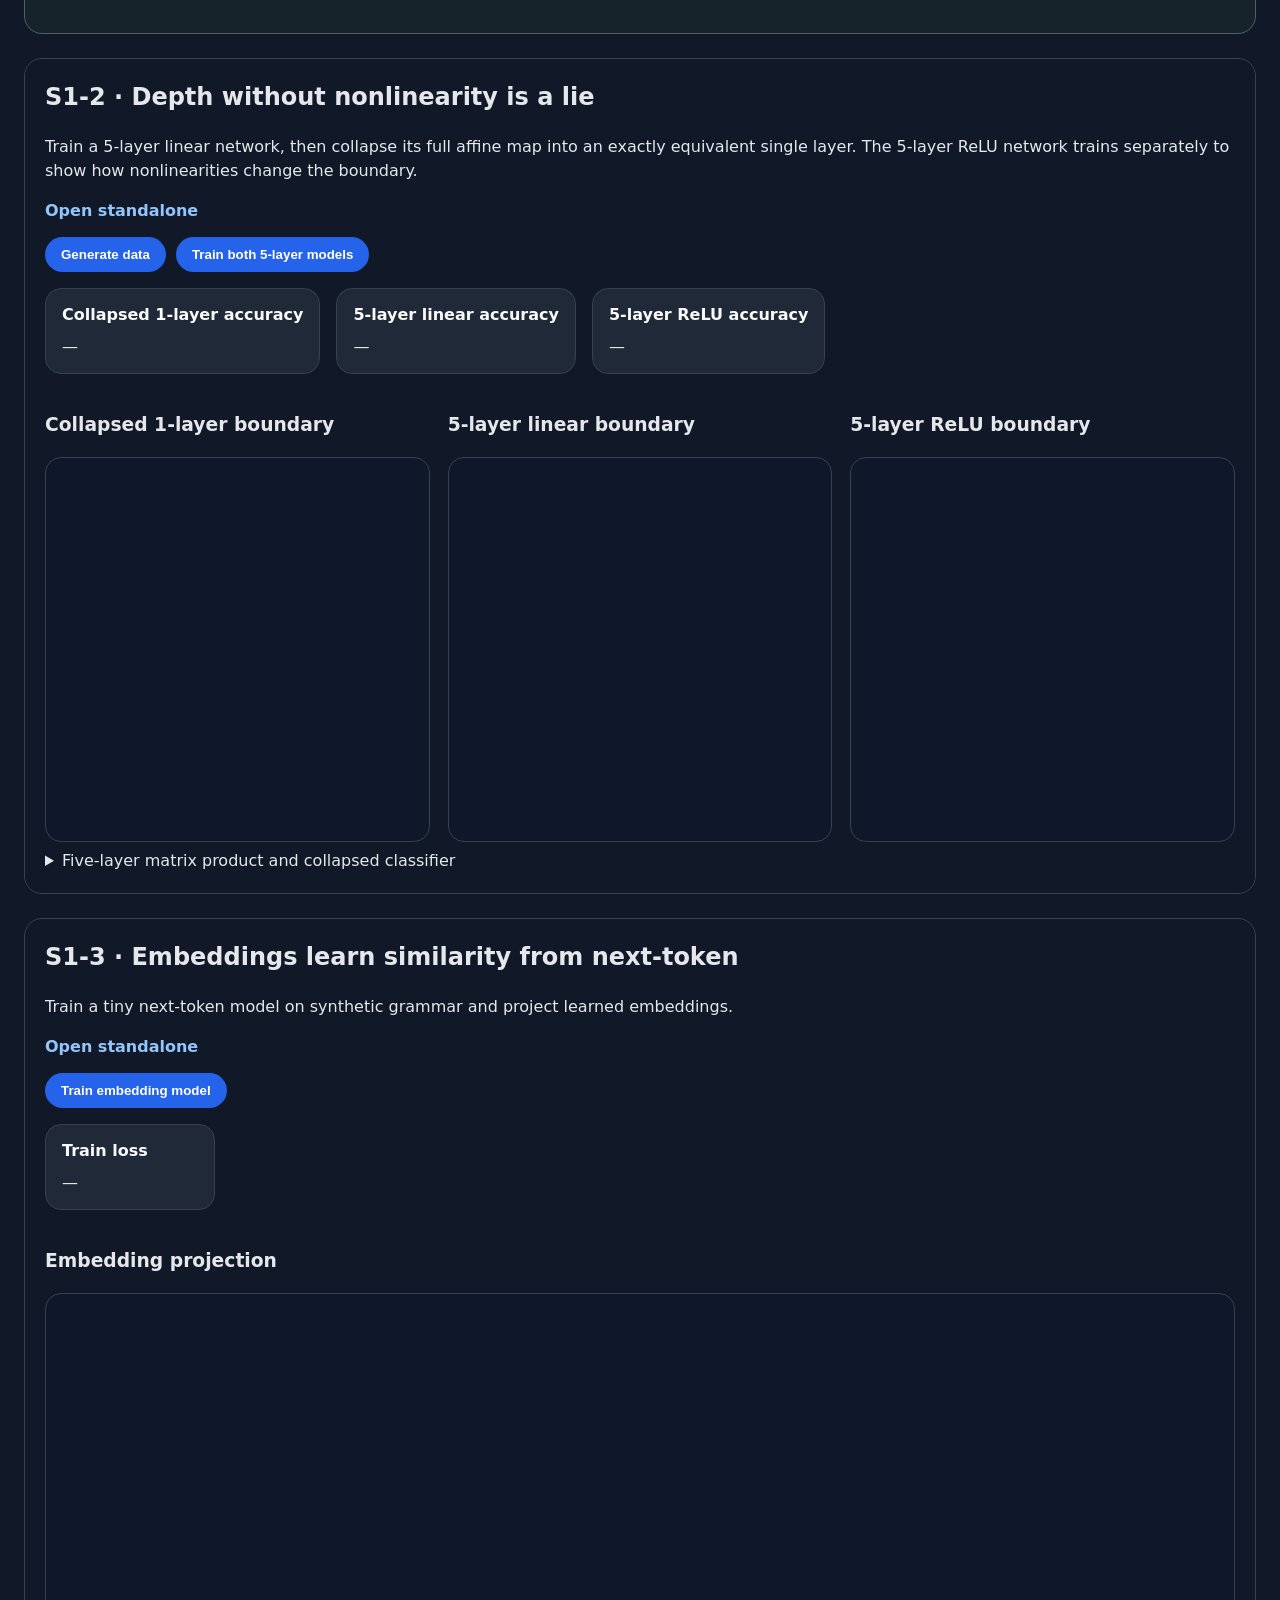
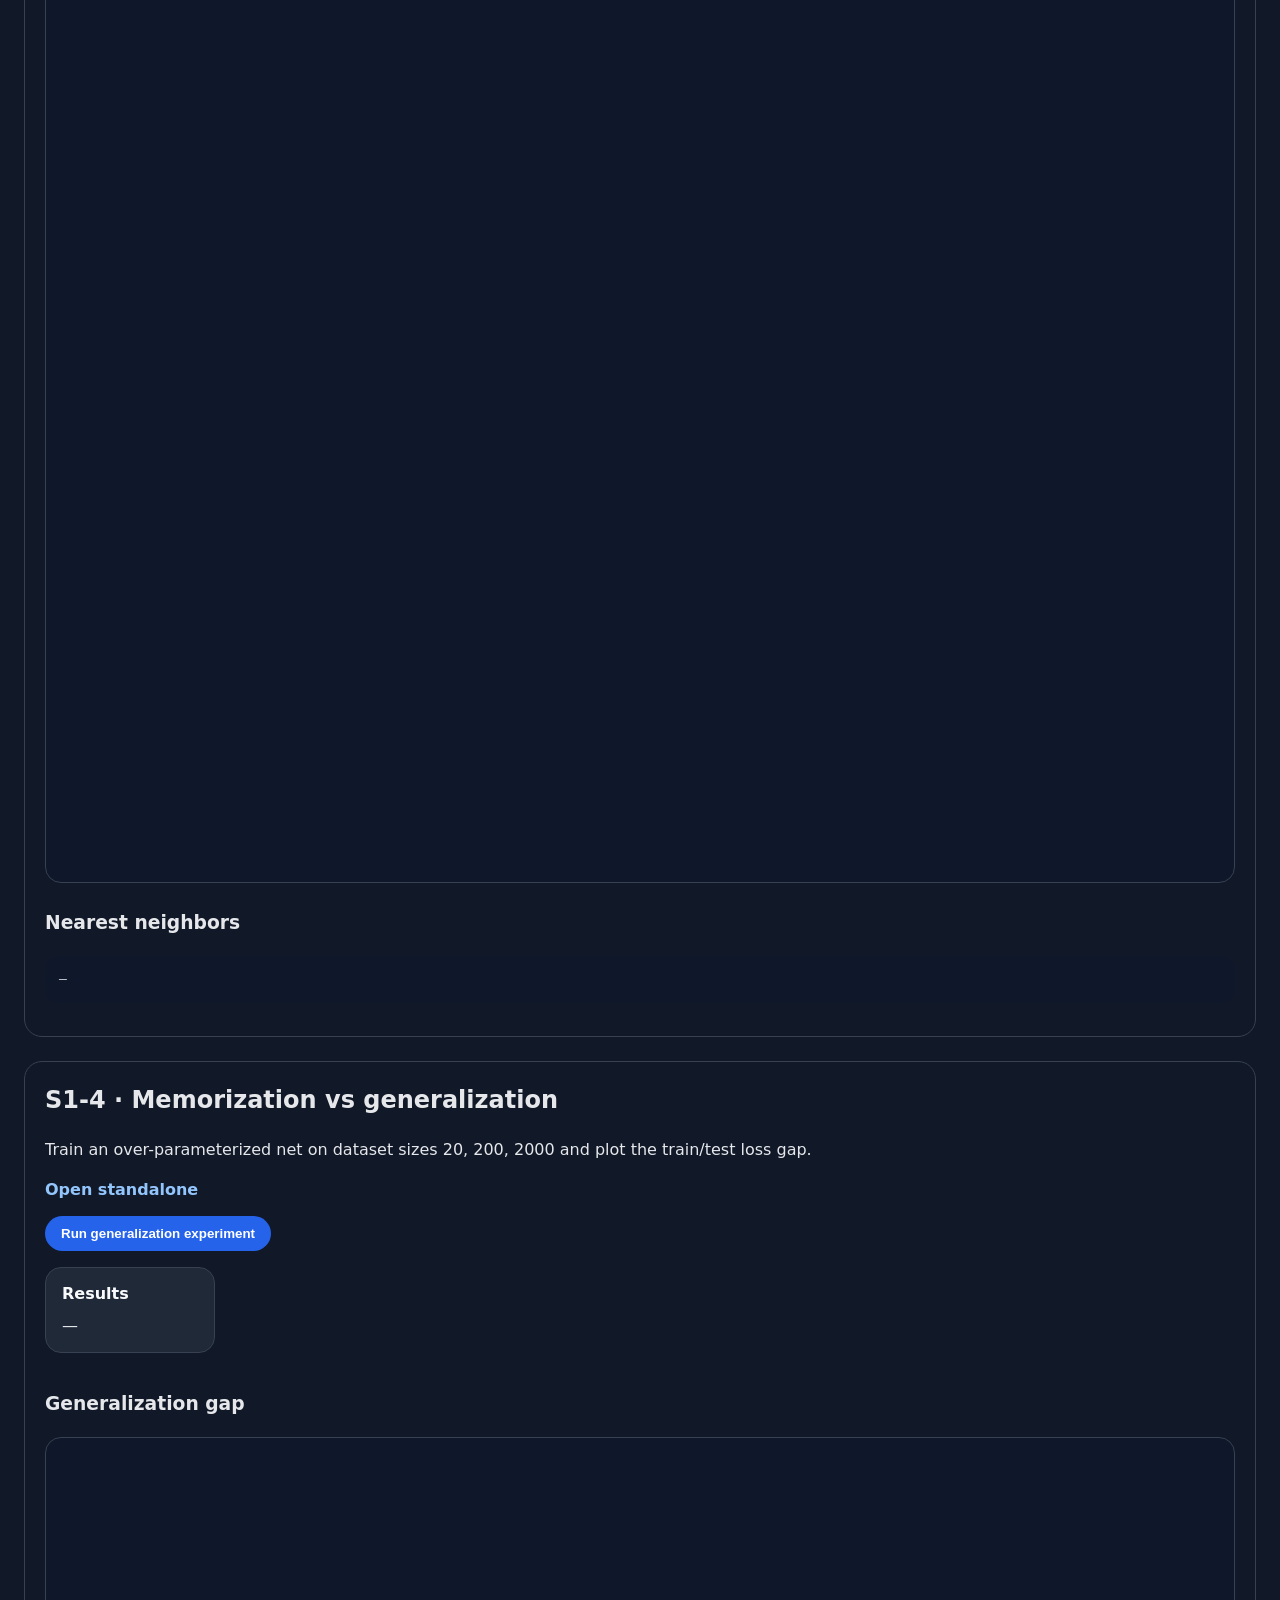
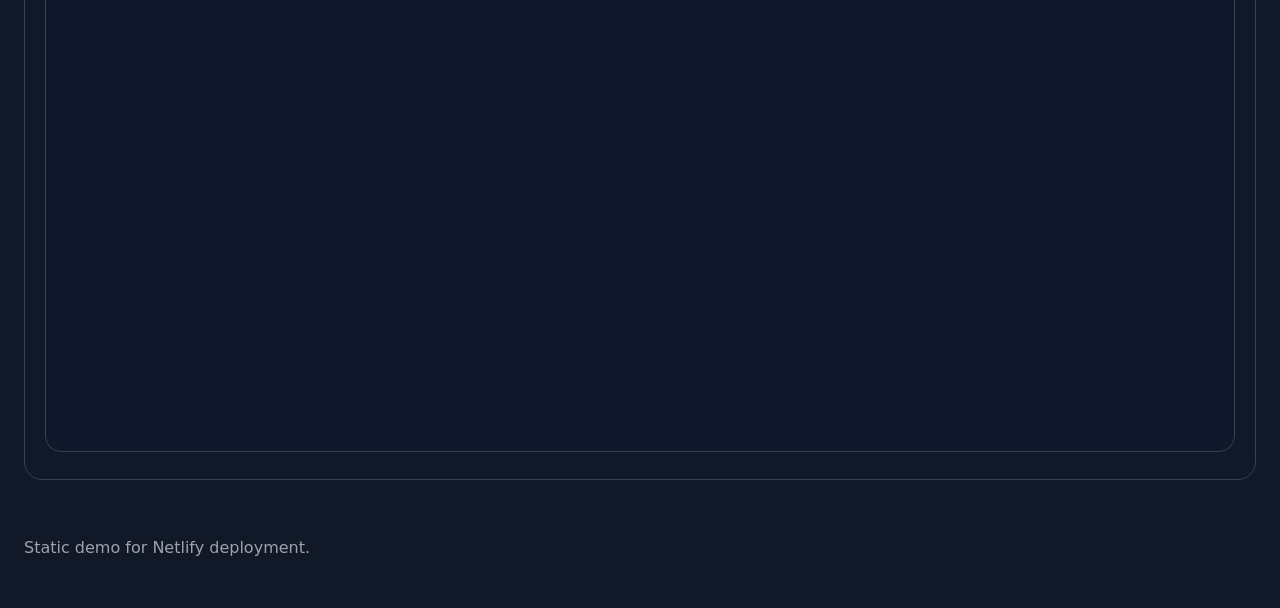
==== commit 3be6fe71: "updates" ====
--- a/index.html
+++ b/index.html
@@ -96,19 +96,19 @@
 
     <section id="s1-2" class="card">
       <h2>S1-2 · Depth without nonlinearity is a lie</h2>
-      <p>Train 1 linear layer, 5 linear layers, and 5 layers with ReLUs. Compare boundaries and the collapsed effective matrix.</p>
+      <p>Train a 5-layer linear network, then collapse its full affine map into an exactly equivalent single layer. The 5-layer ReLU network trains separately to show how nonlinearities change the boundary.</p>
       <a class="standalone-link" href="s1-2.html">Open standalone</a>
       <div class="controls">
         <button id="s12-generate">Generate data</button>
-        <button id="s12-train">Train all models</button>
+        <button id="s12-train">Train both 5-layer models</button>
       </div>
       <div class="info-row">
         <div class="info-block">
-          <strong>1-layer accuracy</strong>
+          <strong>Collapsed 1-layer accuracy</strong>
           <div id="s12-one-acc">—</div>
         </div>
         <div class="info-block">
-          <strong>5 linear-layer accuracy</strong>
+          <strong>5-layer linear accuracy</strong>
           <div id="s12-five-acc">—</div>
         </div>
         <div class="info-block">
@@ -118,11 +118,11 @@
       </div>
       <div class="plot-row">
         <div>
-          <h3>1-layer boundary</h3>
+          <h3>Collapsed 1-layer boundary</h3>
           <canvas id="s12-one-canvas" width="280" height="280"></canvas>
         </div>
         <div>
-          <h3>5 linear-layer boundary</h3>
+          <h3>5-layer linear boundary</h3>
           <canvas id="s12-five-canvas" width="280" height="280"></canvas>
         </div>
         <div>
@@ -131,7 +131,7 @@
         </div>
       </div>
       <details>
-        <summary>Effective matrix from 5-layer linear product</summary>
+        <summary>Five-layer matrix product and collapsed classifier</summary>
         <pre id="s12-matrix-output">—</pre>
       </details>
     </section>
